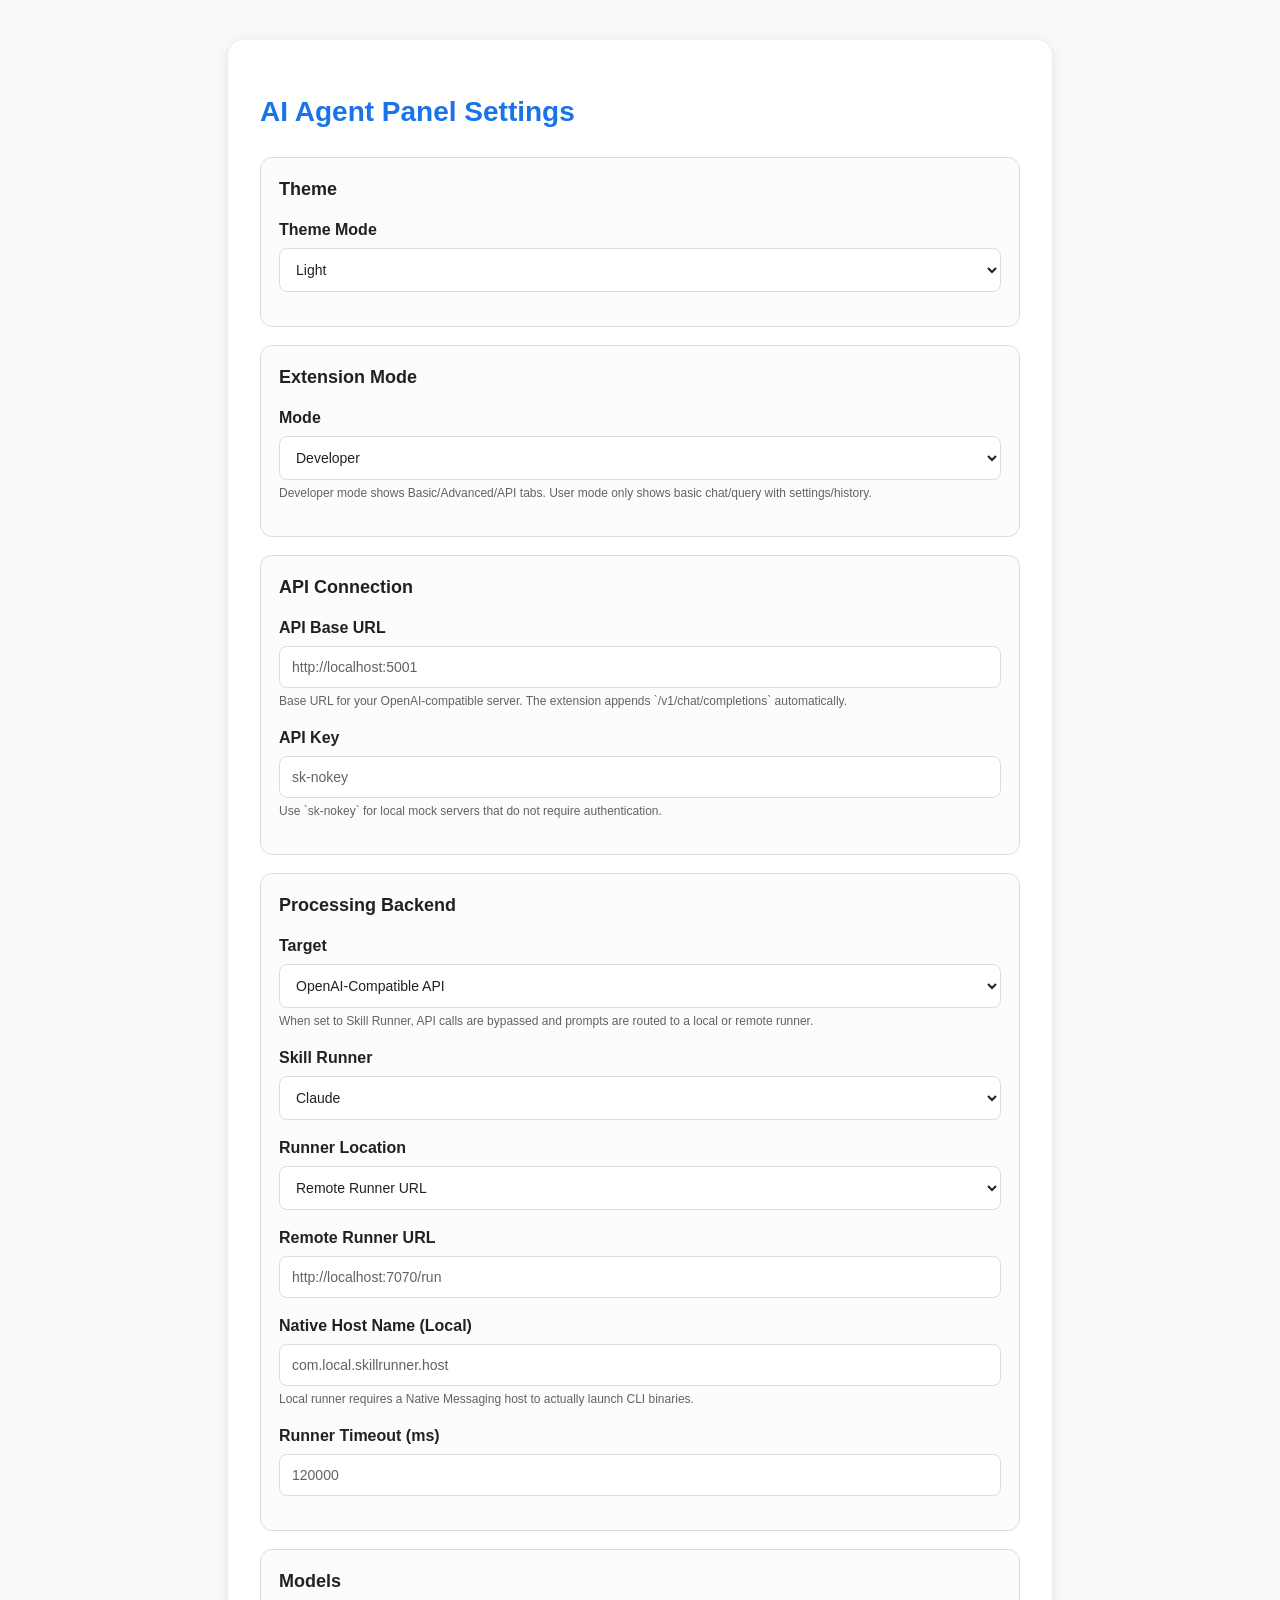
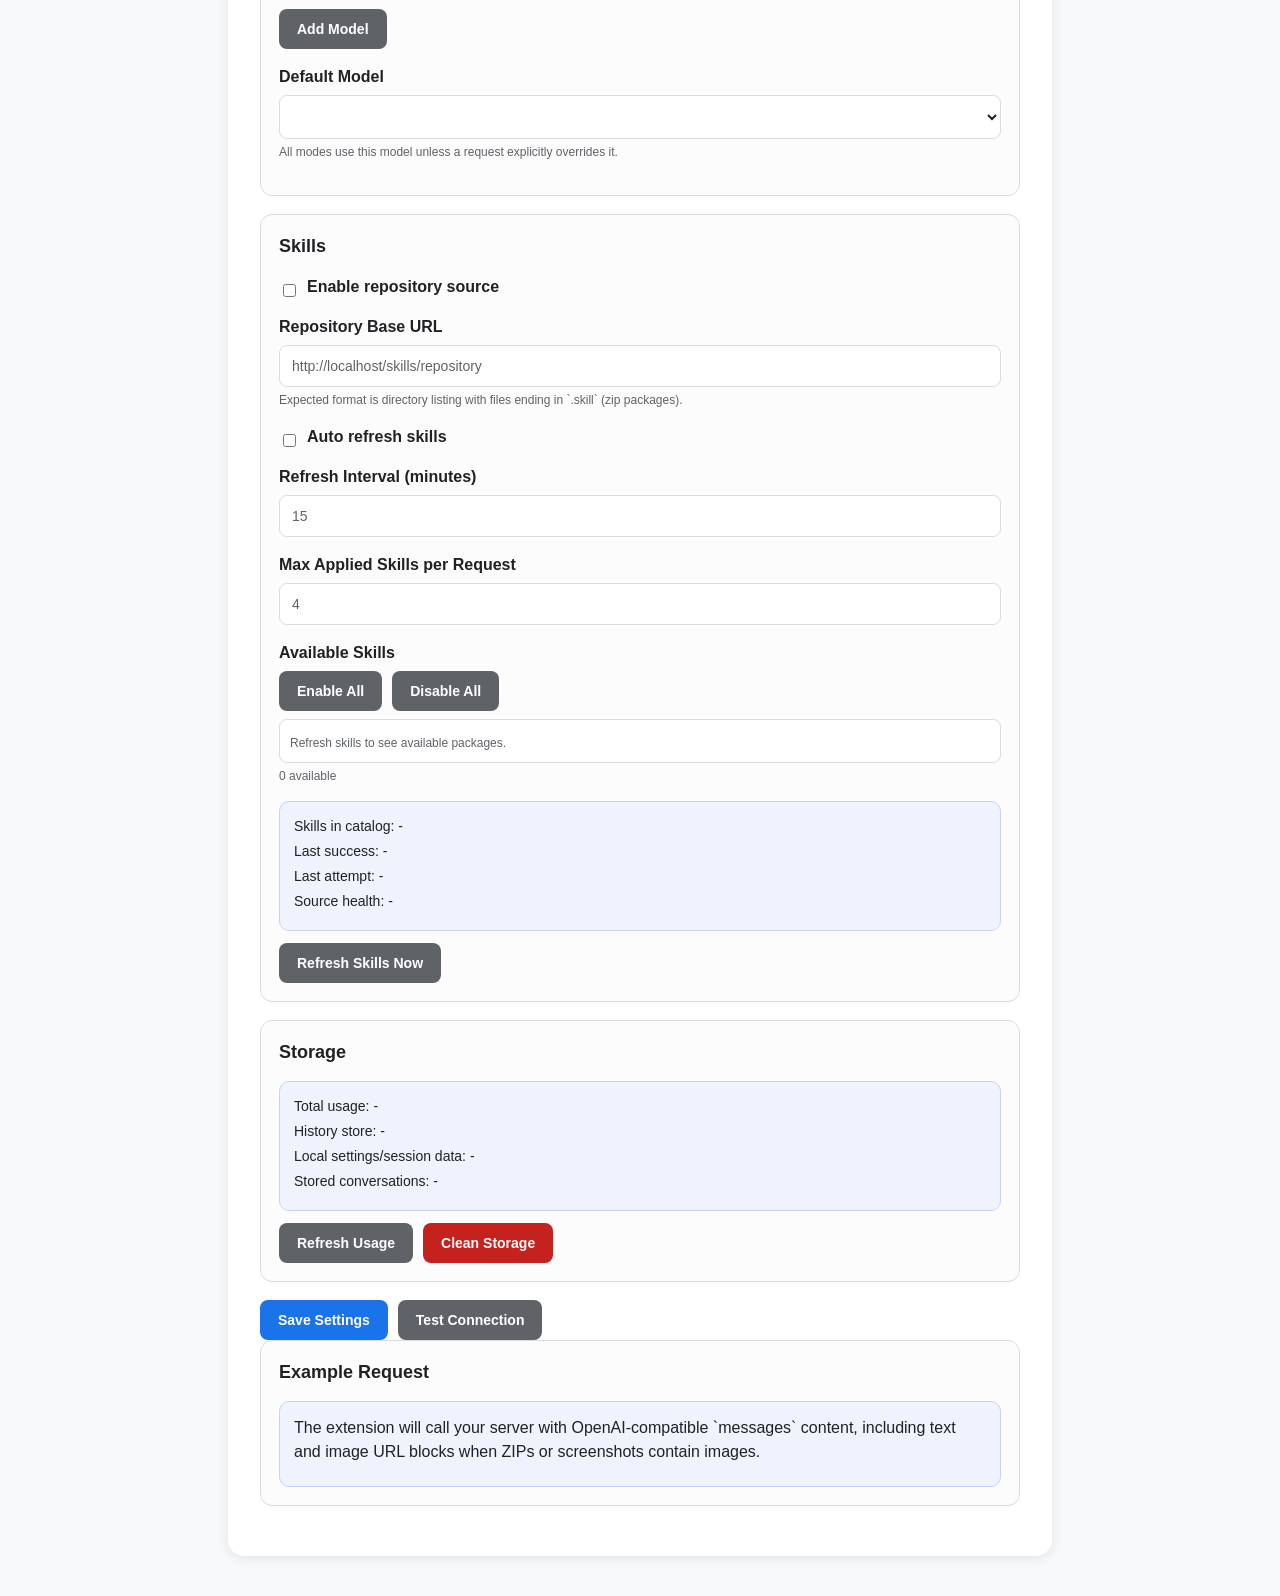
==== ai-sidepanel/settings.html @ 16638d88 "restoring theme funcitonality Dark/light theme issues fixed. skill folder structure issues fixed." ====
<!DOCTYPE html>
<html>
<head>
  <meta charset="utf-8">
  <title>AI Agent Panel Settings</title>
  <style>
    :root {
      --bg: #f8f9fa;
      --text: #202124;
      --card-bg: #ffffff;
      --section-bg: #fcfcfd;
      --border: #dadce0;
      --input-bg: #ffffff;
      --muted: #5f6368;
      --info-bg: #eef3fd;
      --info-border: #c7d2fe;
      --disabled-bg: #dadce0;
      --disabled-text: #5f6368;
    }

    [data-theme="dark"] {
      --bg: #1f2229;
      --text: #e8eaed;
      --card-bg: #2a2d35;
      --section-bg: #333641;
      --border: #4a4f5e;
      --input-bg: #262a33;
      --muted: #b0b6c1;
      --info-bg: #2b3242;
      --info-border: #4b5a78;
      --disabled-bg: #495062;
      --disabled-text: #d2d7e0;
    }

    body {
      font-family: -apple-system, BlinkMacSystemFont, 'Segoe UI', Roboto, sans-serif;
      margin: 40px;
      background-color: var(--bg);
      line-height: 1.5;
      color: var(--text);
    }

    .container {
      max-width: 760px;
      margin: 0 auto;
      background: var(--card-bg);
      padding: 32px;
      border-radius: 16px;
      box-shadow: 0 2px 12px rgba(60, 64, 67, 0.12);
    }

    h1 {
      color: #1a73e8;
      font-size: 28px;
      margin-bottom: 24px;
      font-weight: 600;
    }

    .section {
      border: 1px solid var(--border);
      border-radius: 12px;
      padding: 18px;
      margin-bottom: 18px;
      background: var(--section-bg);
    }

    .section h2 {
      margin-top: 0;
      font-size: 18px;
      color: var(--text);
    }

    .form-group {
      margin-bottom: 16px;
    }

    label {
      display: block;
      font-weight: 600;
      margin-bottom: 6px;
      color: var(--text);
    }

    input[type="text"],
    input[type="url"],
    select {
      width: 100%;
      padding: 12px;
      border: 1px solid var(--border);
      border-radius: 8px;
      font-size: 14px;
      box-sizing: border-box;
      background: var(--input-bg);
      color: var(--text);
    }

    .help-text {
      font-size: 12px;
      color: var(--muted);
      margin-top: 4px;
    }

    .actions,
    .model-actions {
      display: flex;
      gap: 10px;
      flex-wrap: wrap;
      align-items: center;
    }

    button {
      background-color: #1a73e8;
      color: white;
      border: none;
      padding: 12px 18px;
      border-radius: 8px;
      cursor: pointer;
      font-weight: 600;
      font-size: 14px;
    }

    button:hover {
      background-color: #1557b0;
    }

    button.secondary {
      background-color: #5f6368;
    }

    button.secondary:hover {
      background-color: #3c4043;
    }

    button.danger {
      background-color: #c5221f;
    }

    button.danger:hover {
      background-color: #a50e0e;
    }

    button:disabled {
      background-color: var(--disabled-bg);
      color: var(--disabled-text);
      cursor: not-allowed;
    }

    .status {
      margin-top: 16px;
      padding: 12px;
      border-radius: 8px;
      font-size: 14px;
      display: none;
    }

    .status.success {
      background-color: #e6f4ea;
      color: #137333;
      border: 1px solid #a8dab5;
    }

    .status.error {
      background-color: #fce8e6;
      color: #c5221f;
      border: 1px solid #f6aea9;
    }

    .status.loading {
      background-color: #e8f0fe;
      color: #174ea6;
      border: 1px solid #c7d2fe;
    }

    .model-row {
      display: grid;
      grid-template-columns: 1fr 1fr auto;
      gap: 12px;
      align-items: end;
      margin-bottom: 12px;
    }

    .storage-box,
    .example-box {
      background: var(--info-bg);
      border-radius: 10px;
      padding: 14px;
      border: 1px solid var(--info-border);
    }

    .storage-metric {
      font-size: 14px;
      margin-bottom: 4px;
      color: var(--text);
    }

    .example-code {
      font-family: 'Courier New', monospace;
      font-size: 12px;
      white-space: pre-wrap;
      margin-top: 8px;
    }

    .inline-check {
      display: flex;
      align-items: center;
      gap: 8px;
      margin-bottom: 10px;
    }

    .inline-check input {
      width: auto;
    }

    .skills-toggle-box {
      border: 1px solid var(--border);
      border-radius: 8px;
      padding: 10px;
      background: var(--input-bg);
      max-height: 220px;
      overflow: auto;
    }

    .skills-toggle-item {
      display: flex;
      align-items: center;
      gap: 8px;
      margin-bottom: 8px;
      font-size: 13px;
    }

    .skills-toggle-item:last-child {
      margin-bottom: 0;
    }

    input::placeholder {
      color: var(--muted);
      opacity: 1;
    }

    select,
    option {
      color: var(--text);
      background-color: var(--input-bg);
    }
  </style>
</head>
<body>
  <div class="container">
    <h1>AI Agent Panel Settings</h1>

    <form id="settingsForm">
      <div class="section">
        <h2>Theme</h2>
        <div class="form-group">
          <label for="themeMode">Theme Mode</label>
          <select id="themeMode">
            <option value="light">Light</option>
            <option value="dark">Dark</option>
          </select>
        </div>
      </div>

      <div class="section">
        <h2>Extension Mode</h2>
        <div class="form-group">
          <label for="extensionMode">Mode</label>
          <select id="extensionMode">
            <option value="developer">Developer</option>
            <option value="user">User</option>
          </select>
          <div class="help-text">Developer mode shows Basic/Advanced/API tabs. User mode only shows basic chat/query with settings/history.</div>
        </div>
      </div>

      <div class="section">
        <h2>API Connection</h2>
        <div class="form-group">
          <label for="apiUrl">API Base URL</label>
          <input type="url" id="apiUrl" placeholder="http://localhost:5001">
          <div class="help-text">Base URL for your OpenAI-compatible server. The extension appends `/v1/chat/completions` automatically.</div>
        </div>

        <div class="form-group">
          <label for="apiKey">API Key</label>
          <input type="text" id="apiKey" placeholder="sk-nokey">
          <div class="help-text">Use `sk-nokey` for local mock servers that do not require authentication.</div>
        </div>
      </div>

      <div class="section">
        <h2>Processing Backend</h2>
        <div class="form-group">
          <label for="processingTarget">Target</label>
          <select id="processingTarget">
            <option value="api">OpenAI-Compatible API</option>
            <option value="skill-runner">Skill Runner</option>
          </select>
          <div class="help-text">When set to Skill Runner, API calls are bypassed and prompts are routed to a local or remote runner.</div>
        </div>

        <div class="form-group">
          <label for="runnerType">Skill Runner</label>
          <select id="runnerType">
            <option value="claude">Claude</option>
            <option value="copilot">Copilot CLI</option>
            <option value="cursor">Cursor</option>
          </select>
        </div>

        <div class="form-group">
          <label for="runnerMode">Runner Location</label>
          <select id="runnerMode">
            <option value="remote">Remote Runner URL</option>
            <option value="local">Local Runner (Native Host)</option>
          </select>
        </div>

        <div class="form-group">
          <label for="runnerRemoteUrl">Remote Runner URL</label>
          <input type="url" id="runnerRemoteUrl" placeholder="http://localhost:7070/run">
        </div>

        <div class="form-group">
          <label for="runnerNativeHostName">Native Host Name (Local)</label>
          <input type="text" id="runnerNativeHostName" placeholder="com.local.skillrunner.host">
          <div class="help-text">Local runner requires a Native Messaging host to actually launch CLI binaries.</div>
        </div>

        <div class="form-group">
          <label for="runnerTimeoutMs">Runner Timeout (ms)</label>
          <input type="text" id="runnerTimeoutMs" placeholder="120000">
        </div>
      </div>

      <div class="section">
        <h2>Models</h2>
        <div id="modelsContainer"></div>
        <div class="model-actions">
          <button type="button" id="addModelBtn" class="secondary">Add Model</button>
        </div>
        <div class="form-group" style="margin-top: 16px;">
          <label for="defaultModelId">Default Model</label>
          <select id="defaultModelId"></select>
          <div class="help-text">All modes use this model unless a request explicitly overrides it.</div>
        </div>
      </div>

      <div class="section">
        <h2>Skills</h2>
        <div class="inline-check">
          <input type="checkbox" id="skillsRepositoryEnabled">
          <label for="skillsRepositoryEnabled">Enable repository source</label>
        </div>
        <div class="form-group">
          <label for="skillsRepositoryUrl">Repository Base URL</label>
          <input type="url" id="skillsRepositoryUrl" placeholder="http://localhost/skills/repository">
          <div class="help-text">Expected format is directory listing with files ending in `.skill` (zip packages).</div>
        </div>

        <div class="inline-check">
          <input type="checkbox" id="skillsAutoRefresh">
          <label for="skillsAutoRefresh">Auto refresh skills</label>
        </div>
        <div class="form-group">
          <label for="skillsRefreshInterval">Refresh Interval (minutes)</label>
          <input type="text" id="skillsRefreshInterval" placeholder="15">
        </div>

        <div class="form-group">
          <label for="skillsMaxApplied">Max Applied Skills per Request</label>
          <input type="text" id="skillsMaxApplied" placeholder="4">
        </div>

        <div class="form-group">
          <label>Available Skills</label>
          <div class="actions" style="margin-bottom: 8px;">
            <button type="button" id="enableAllSkillsBtn" class="secondary">Enable All</button>
            <button type="button" id="disableAllSkillsBtn" class="secondary">Disable All</button>
          </div>
          <div class="skills-toggle-box" id="skillsToggleList">
            <div class="help-text">Refresh skills to see available packages.</div>
          </div>
          <div class="help-text" id="skillsToggleSummary">0 available</div>
        </div>

        <div class="storage-box">
          <div class="storage-metric" id="skillsCount">Skills in catalog: -</div>
          <div class="storage-metric" id="skillsLastSuccess">Last success: -</div>
          <div class="storage-metric" id="skillsLastAttempt">Last attempt: -</div>
          <div class="storage-metric" id="skillsSourceHealth">Source health: -</div>
          <div class="help-text" id="skillsErrors"></div>
        </div>
        <div class="actions" style="margin-top: 12px;">
          <button type="button" id="refreshSkillsBtn" class="secondary">Refresh Skills Now</button>
        </div>
      </div>

      <div class="section">
        <h2>Storage</h2>
        <div class="storage-box">
          <div class="storage-metric" id="storageTotal">Total usage: -</div>
          <div class="storage-metric" id="storageHistory">History store: -</div>
          <div class="storage-metric" id="storageLocal">Local settings/session data: -</div>
          <div class="storage-metric" id="storageCount">Stored conversations: -</div>
          <div class="help-text" id="storageUpdatedAt"></div>
        </div>
        <div class="actions" style="margin-top: 12px;">
          <button type="button" id="refreshStorageBtn" class="secondary">Refresh Usage</button>
          <button type="button" id="clearStorageBtn" class="danger">Clean Storage</button>
        </div>
      </div>

      <div class="actions">
        <button type="submit" id="saveBtn">Save Settings</button>
        <button type="button" id="testBtn" class="secondary">Test Connection</button>
      </div>
    </form>

    <div id="status" class="status"></div>

    <div class="section">
      <h2>Example Request</h2>
      <div class="example-box">
        <div>The extension will call your server with OpenAI-compatible `messages` content, including text and image URL blocks when ZIPs or screenshots contain images.</div>
        <div class="example-code" id="exampleCall"></div>
      </div>
    </div>
  </div>

  <script src="storage-utils.js"></script>
  <script src="history-store.js"></script>
  <script src="settings.js"></script>
</body>
</html>
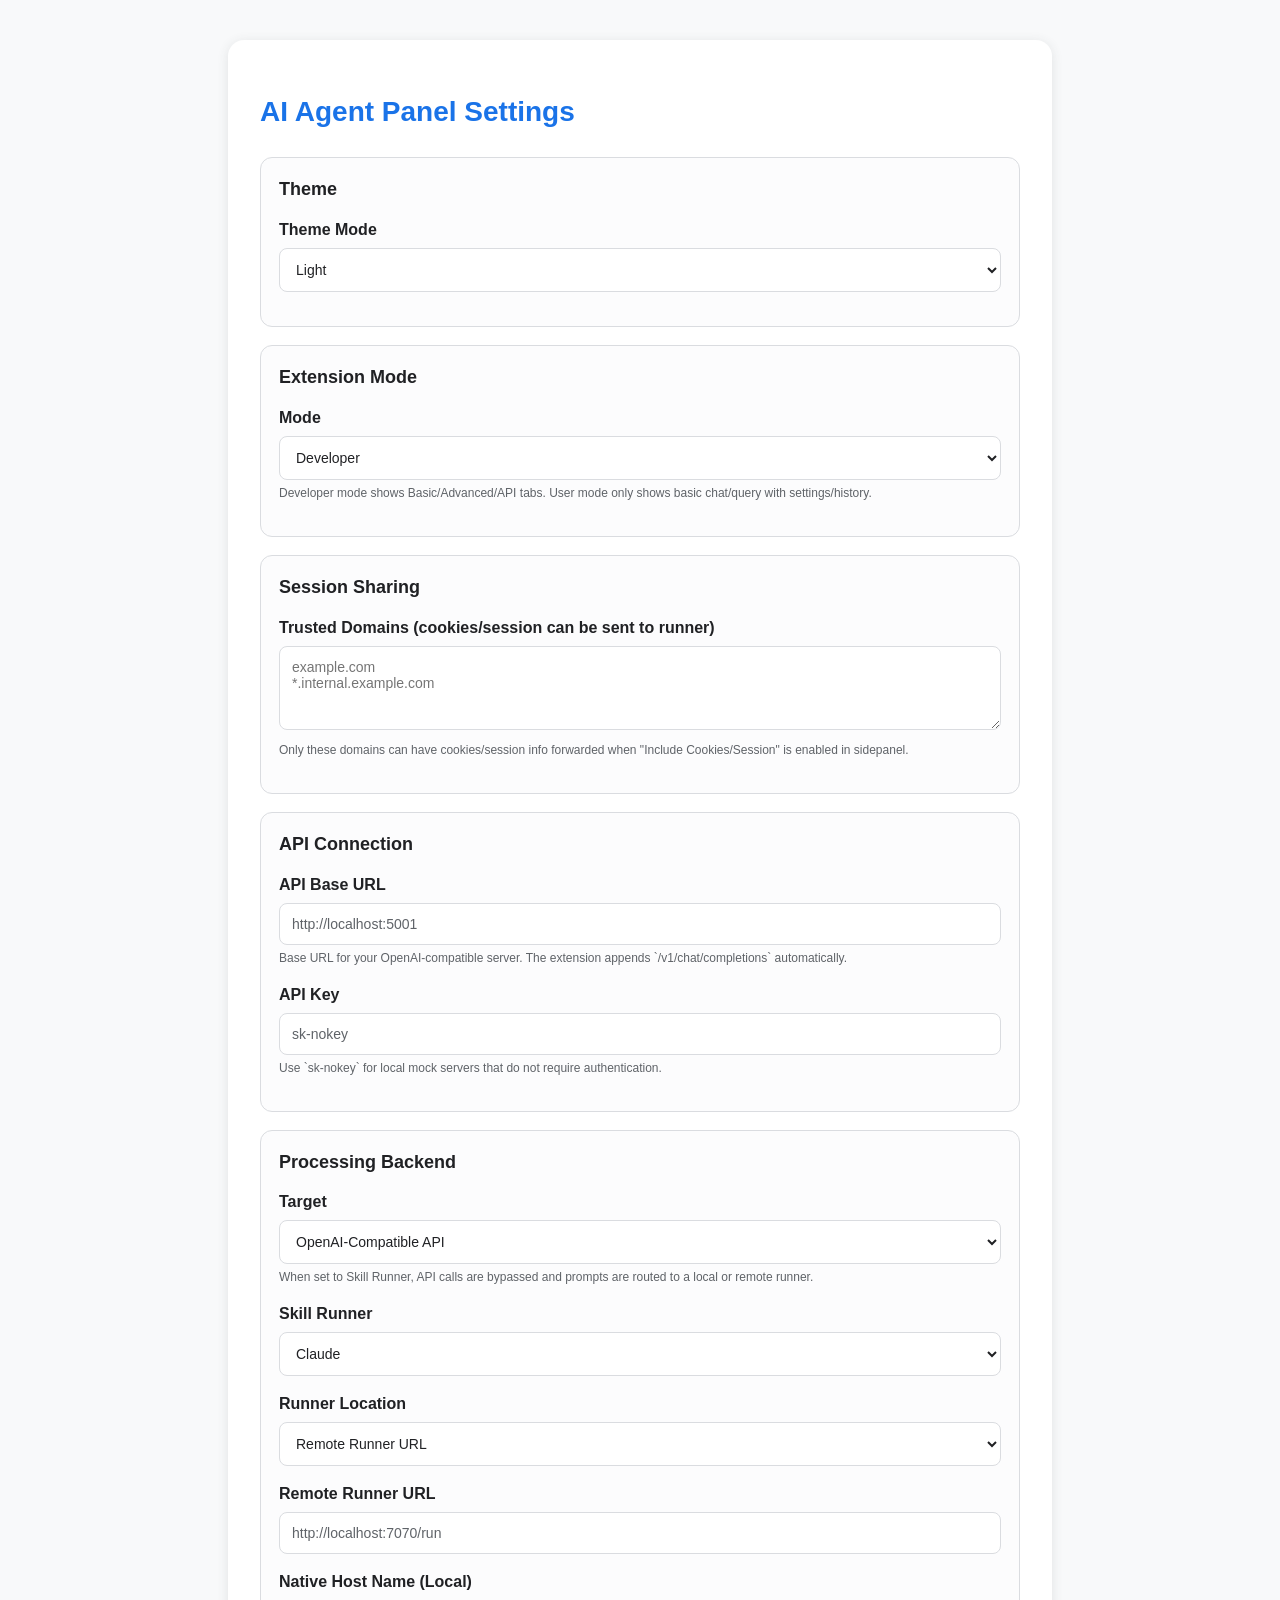
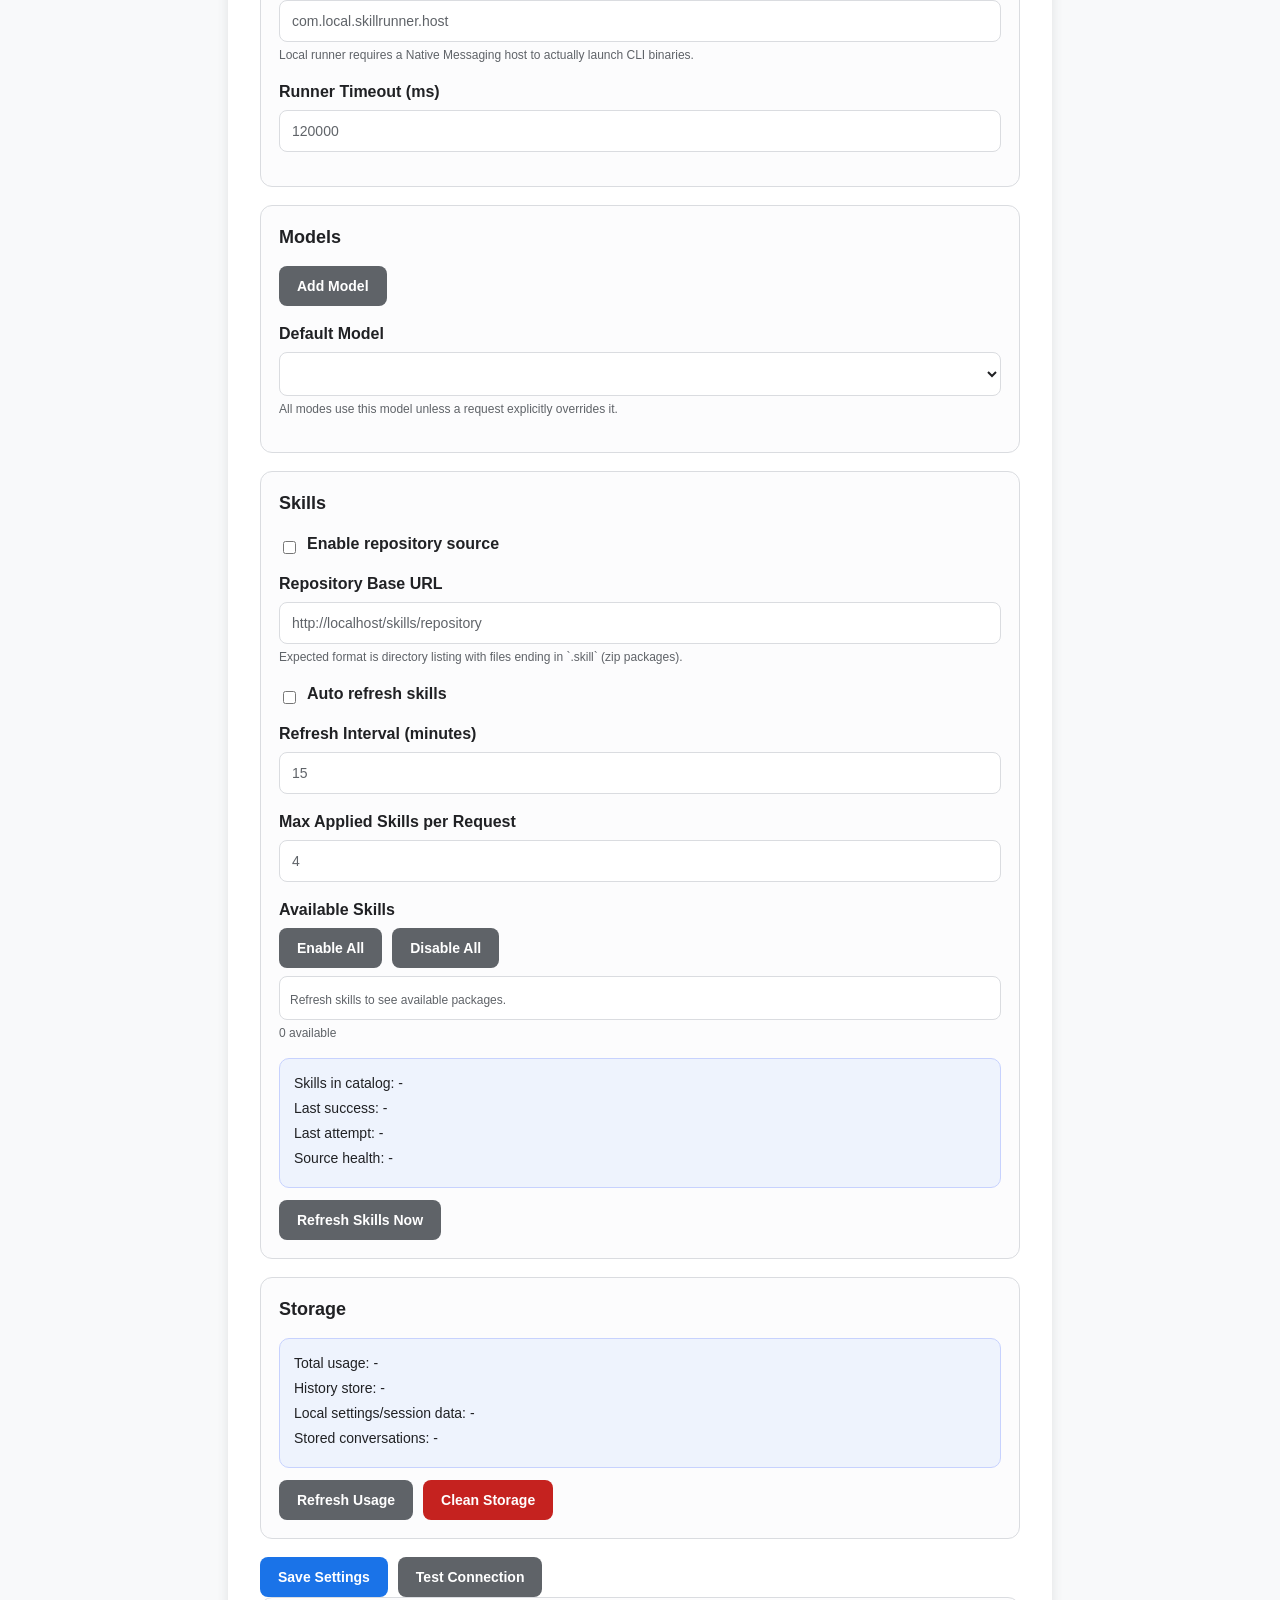
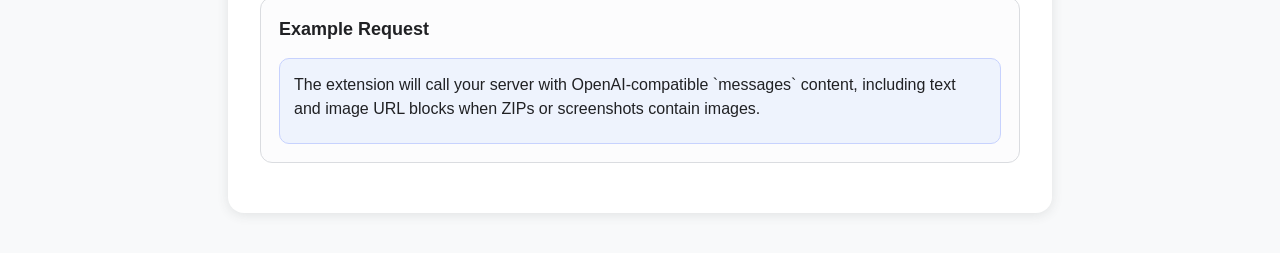
==== commit db49ff06: "Cookies inclusion option added feature to share cookies for agent execution with logged in sessions." ====
--- a/ai-sidepanel/settings.html
+++ b/ai-sidepanel/settings.html
@@ -83,6 +83,7 @@
 
     input[type="text"],
     input[type="url"],
+    textarea,
     select {
       width: 100%;
       padding: 12px;
@@ -237,6 +238,12 @@
       opacity: 1;
     }
 
+    textarea {
+      min-height: 84px;
+      resize: vertical;
+      font-family: inherit;
+    }
+
     select,
     option {
       color: var(--text);
@@ -269,6 +276,15 @@
             <option value="user">User</option>
           </select>
           <div class="help-text">Developer mode shows Basic/Advanced/API tabs. User mode only shows basic chat/query with settings/history.</div>
+        </div>
+      </div>
+
+      <div class="section">
+        <h2>Session Sharing</h2>
+        <div class="form-group">
+          <label for="trustedSessionDomains">Trusted Domains (cookies/session can be sent to runner)</label>
+          <textarea id="trustedSessionDomains" placeholder="example.com&#10;*.internal.example.com"></textarea>
+          <div class="help-text">Only these domains can have cookies/session info forwarded when "Include Cookies/Session" is enabled in sidepanel.</div>
         </div>
       </div>
 
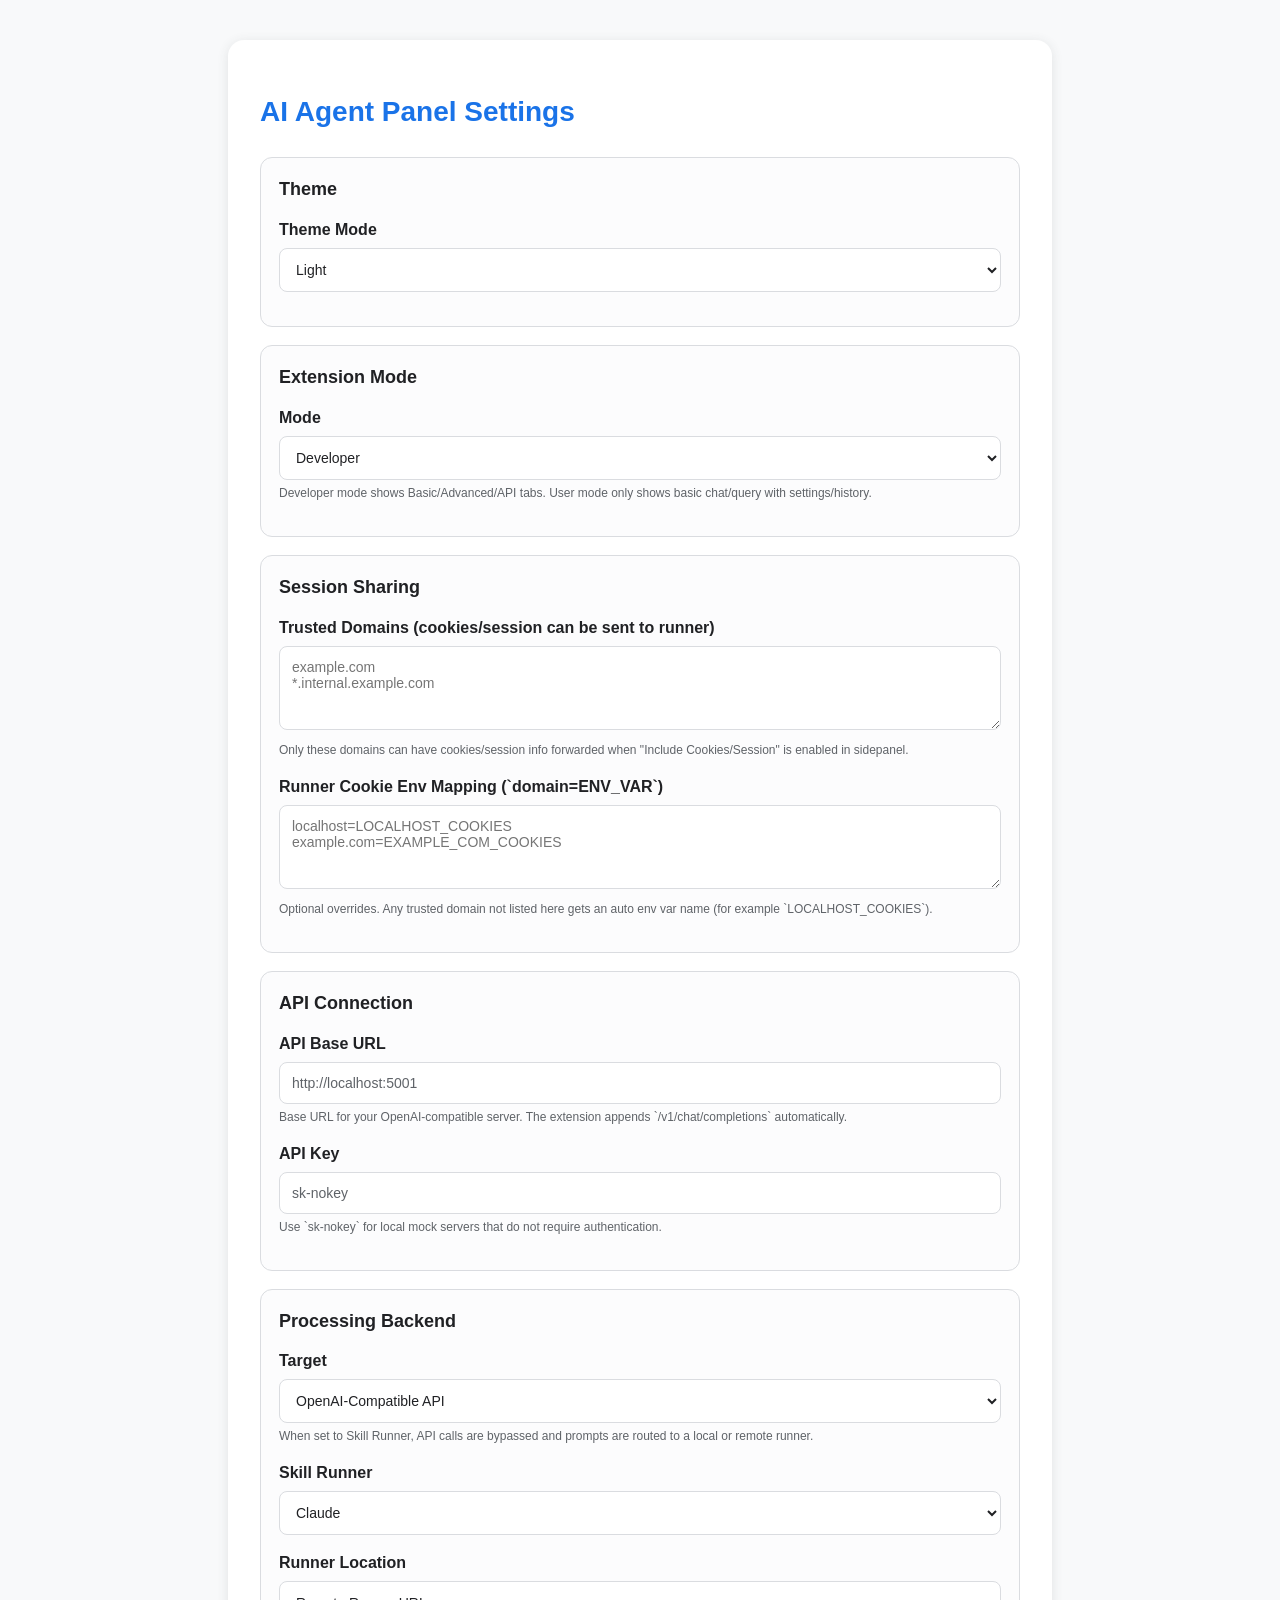
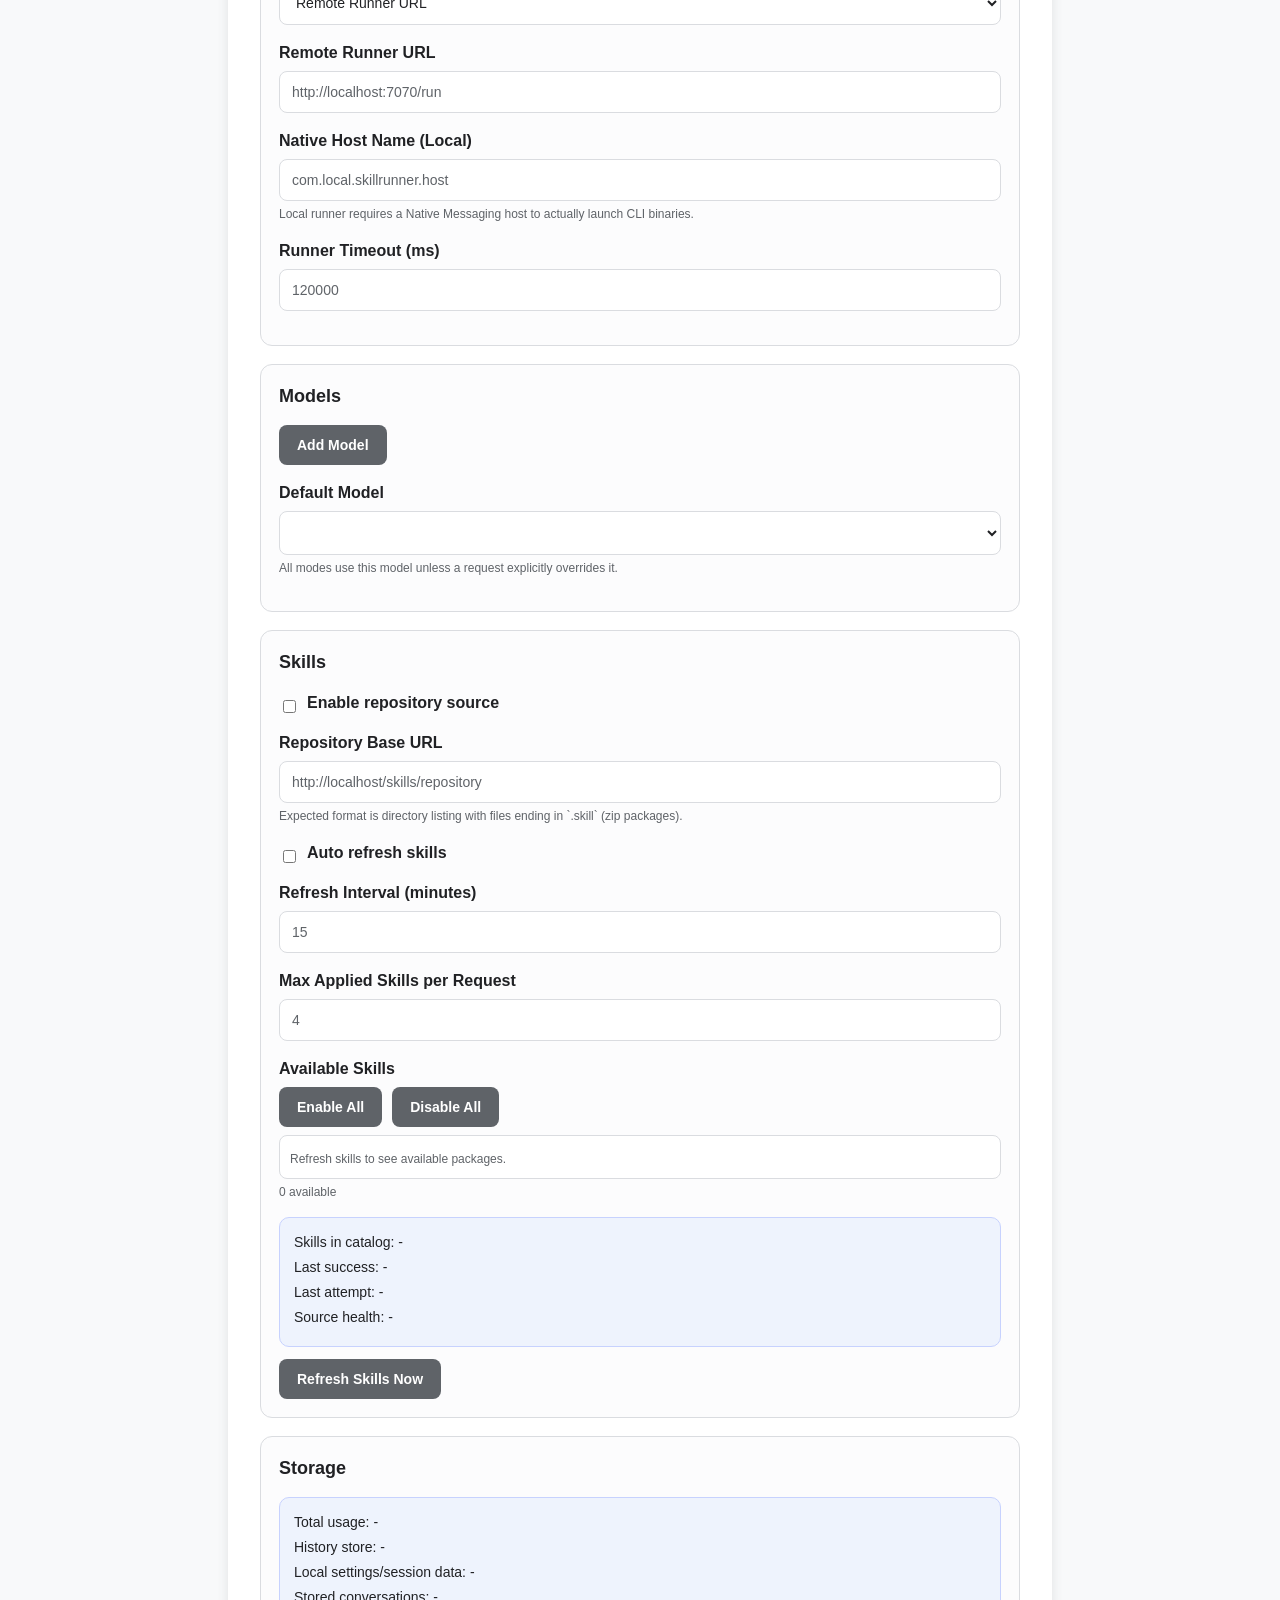
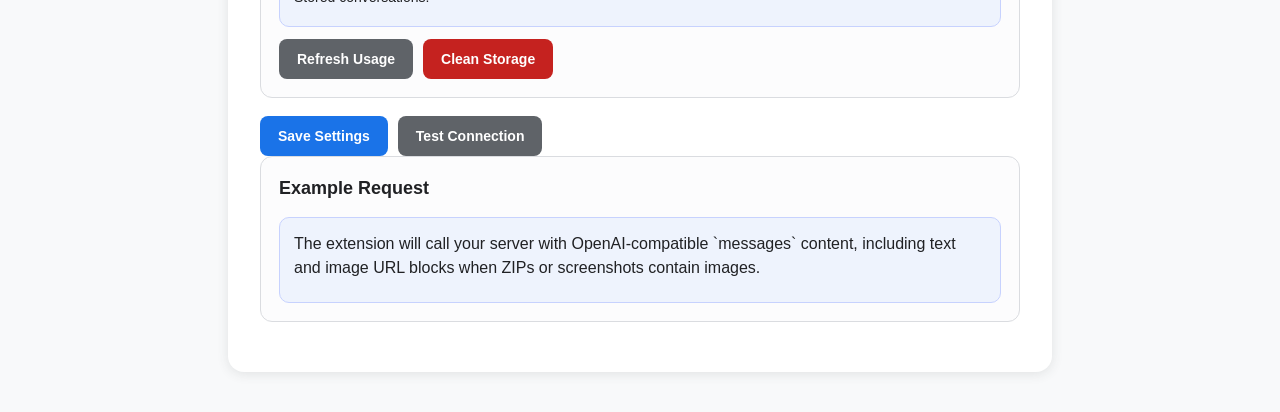
==== commit db170f46: "Task queue added Timer and task queue." ====
--- a/ai-sidepanel/settings.html
+++ b/ai-sidepanel/settings.html
@@ -286,6 +286,11 @@
           <textarea id="trustedSessionDomains" placeholder="example.com&#10;*.internal.example.com"></textarea>
           <div class="help-text">Only these domains can have cookies/session info forwarded when "Include Cookies/Session" is enabled in sidepanel.</div>
         </div>
+        <div class="form-group">
+          <label for="runnerCookieEnvMap">Runner Cookie Env Mapping (`domain=ENV_VAR`)</label>
+          <textarea id="runnerCookieEnvMap" placeholder="localhost=LOCALHOST_COOKIES&#10;example.com=EXAMPLE_COM_COOKIES"></textarea>
+          <div class="help-text">Optional overrides. Any trusted domain not listed here gets an auto env var name (for example `LOCALHOST_COOKIES`).</div>
+        </div>
       </div>
 
       <div class="section">
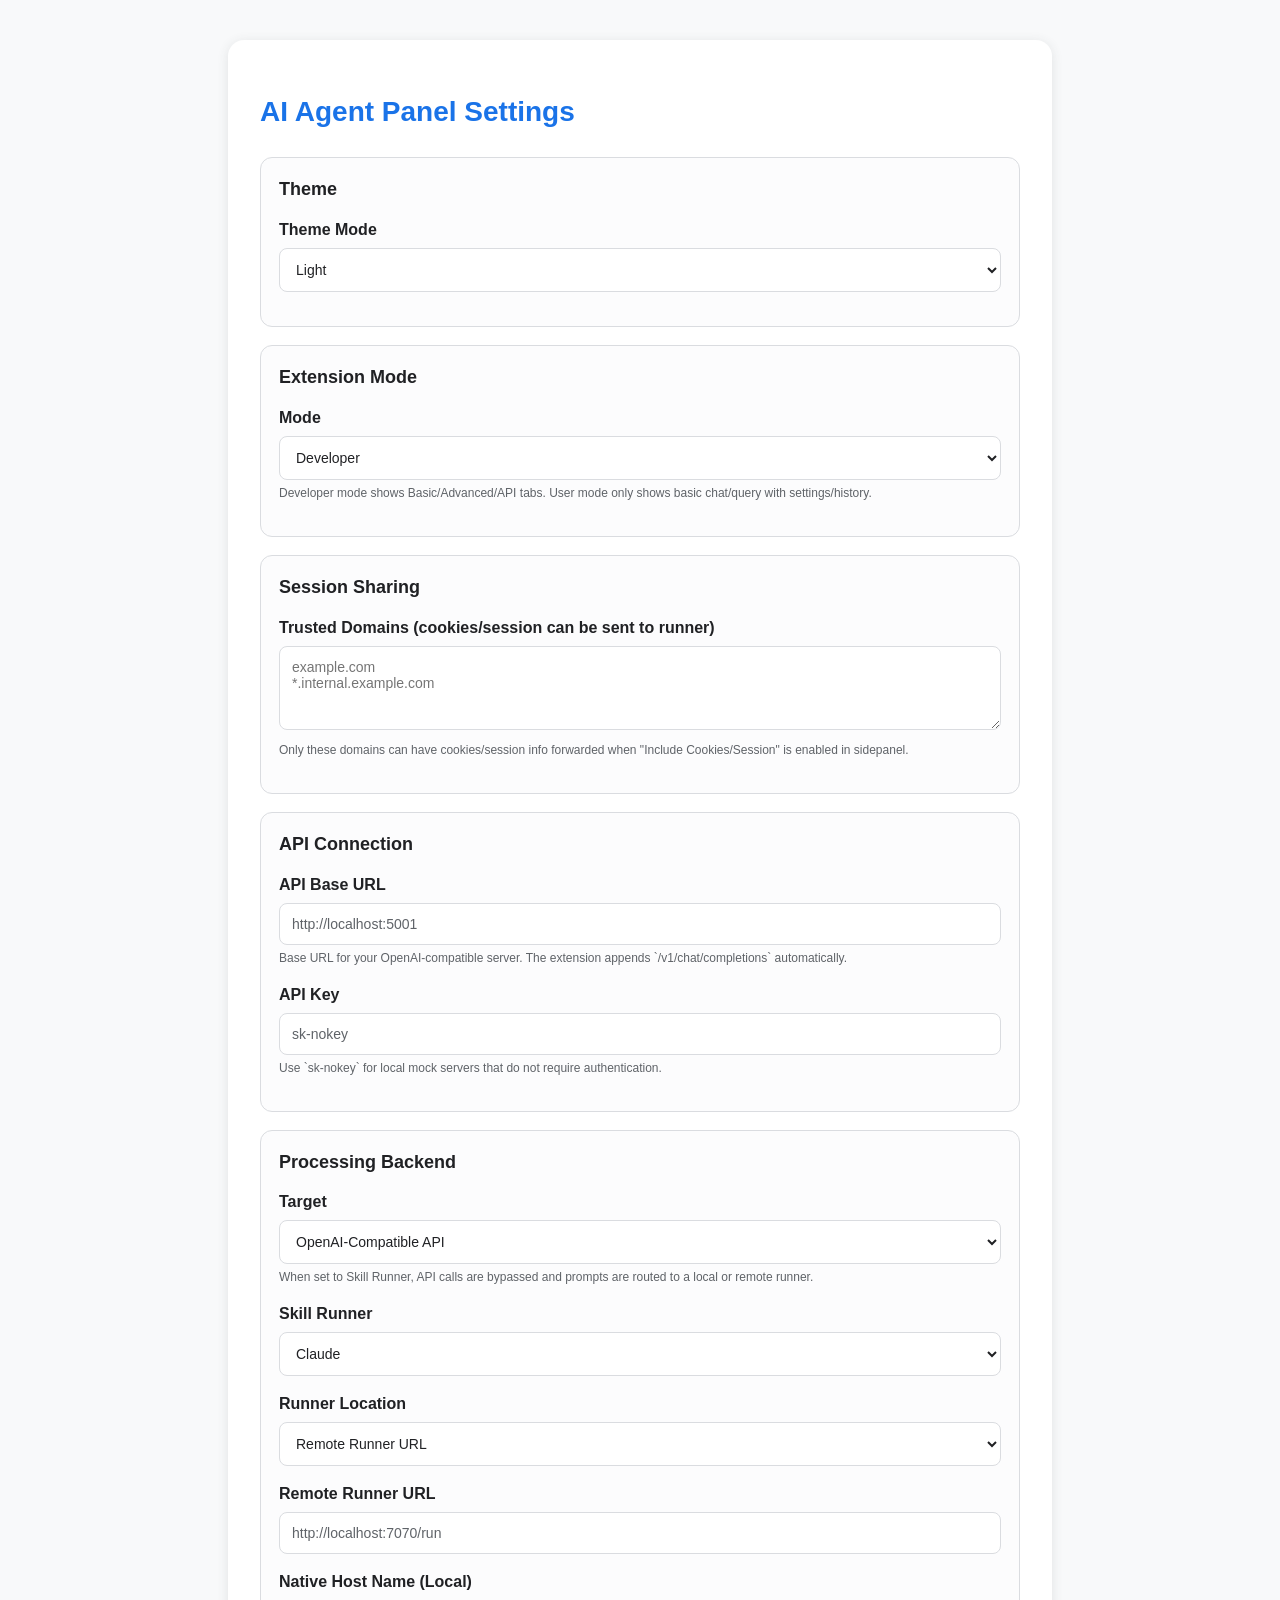
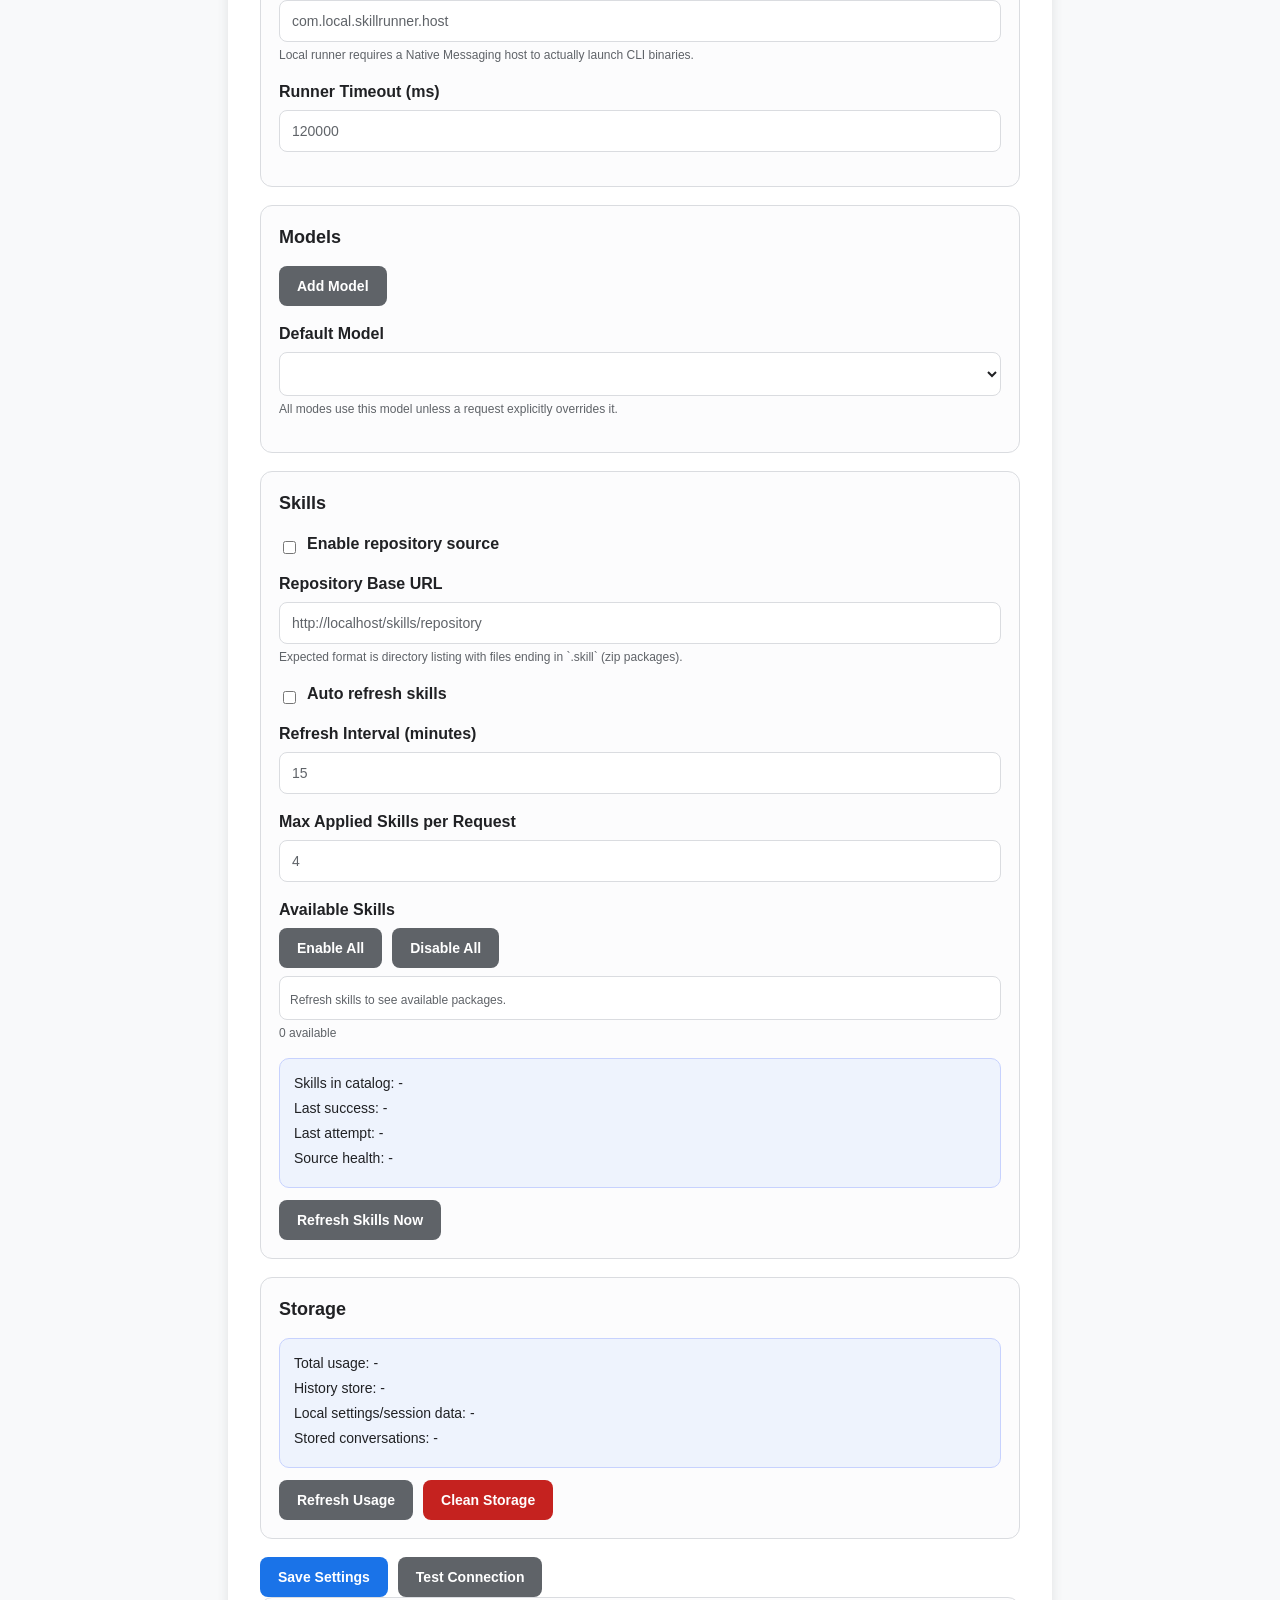
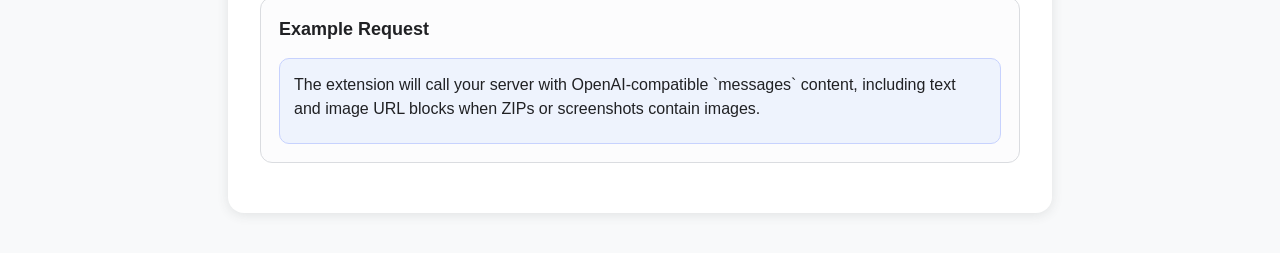
==== commit b5f917b3: "Cookies from sidepanel added. Skill launcher support with passing current session." ====
--- a/ai-sidepanel/settings.html
+++ b/ai-sidepanel/settings.html
@@ -286,11 +286,6 @@
           <textarea id="trustedSessionDomains" placeholder="example.com&#10;*.internal.example.com"></textarea>
           <div class="help-text">Only these domains can have cookies/session info forwarded when "Include Cookies/Session" is enabled in sidepanel.</div>
         </div>
-        <div class="form-group">
-          <label for="runnerCookieEnvMap">Runner Cookie Env Mapping (`domain=ENV_VAR`)</label>
-          <textarea id="runnerCookieEnvMap" placeholder="localhost=LOCALHOST_COOKIES&#10;example.com=EXAMPLE_COM_COOKIES"></textarea>
-          <div class="help-text">Optional overrides. Any trusted domain not listed here gets an auto env var name (for example `LOCALHOST_COOKIES`).</div>
-        </div>
       </div>
 
       <div class="section">
@@ -325,6 +320,7 @@
             <option value="claude">Claude</option>
             <option value="copilot">Copilot CLI</option>
             <option value="cursor">Cursor</option>
+            <option value="cline">Cline</option>
           </select>
         </div>
 
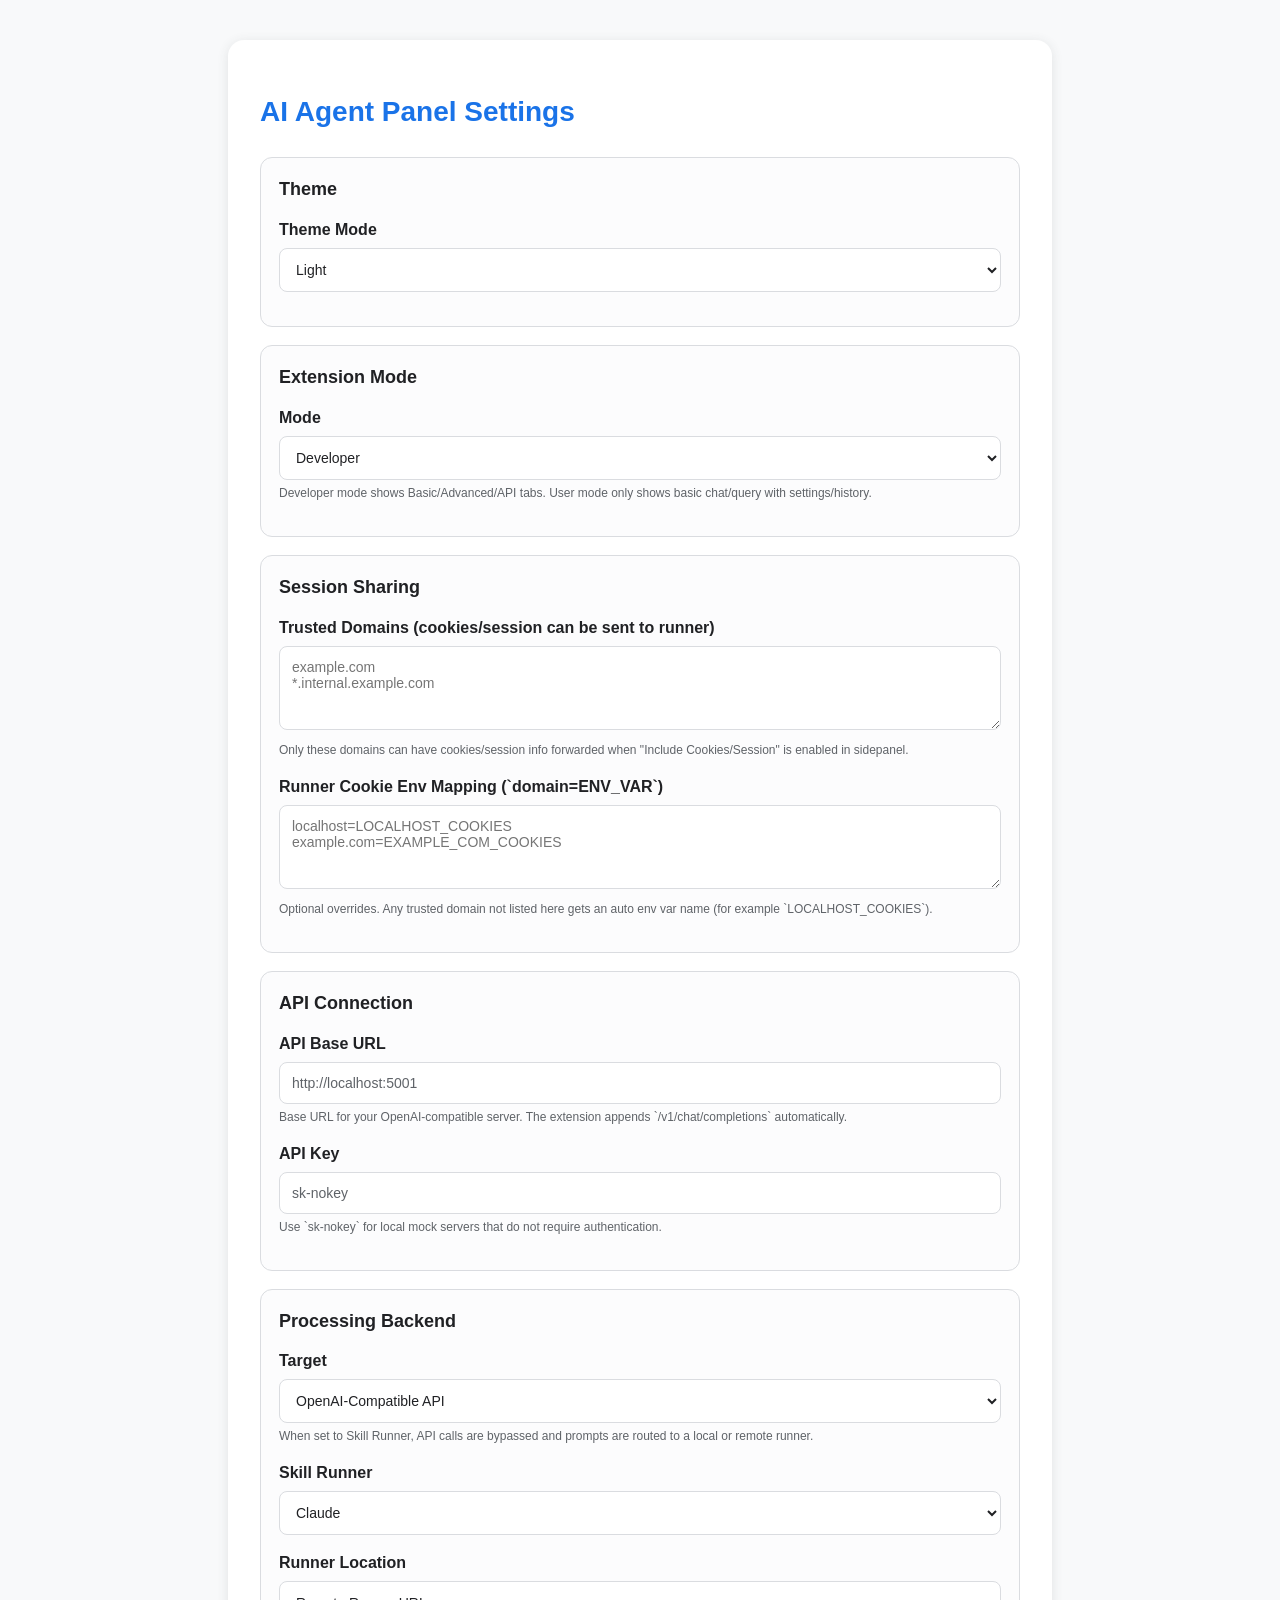
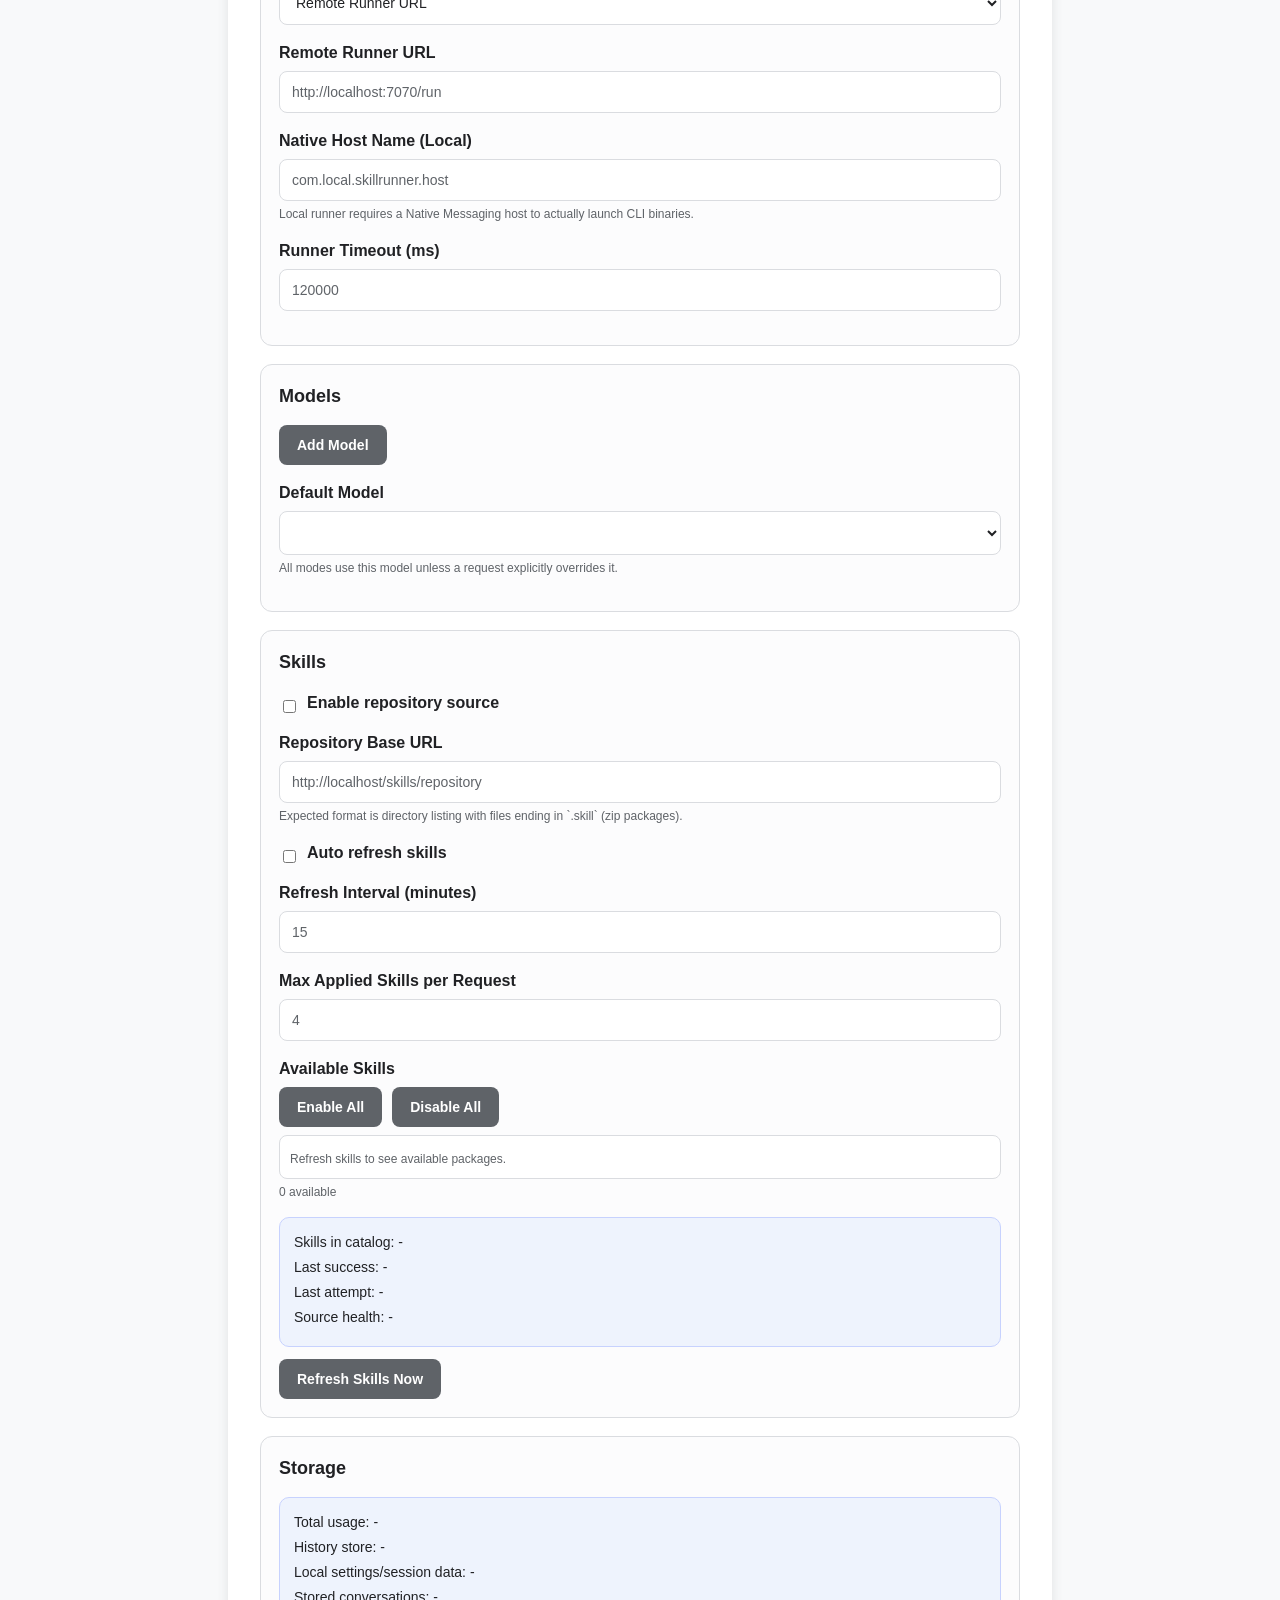
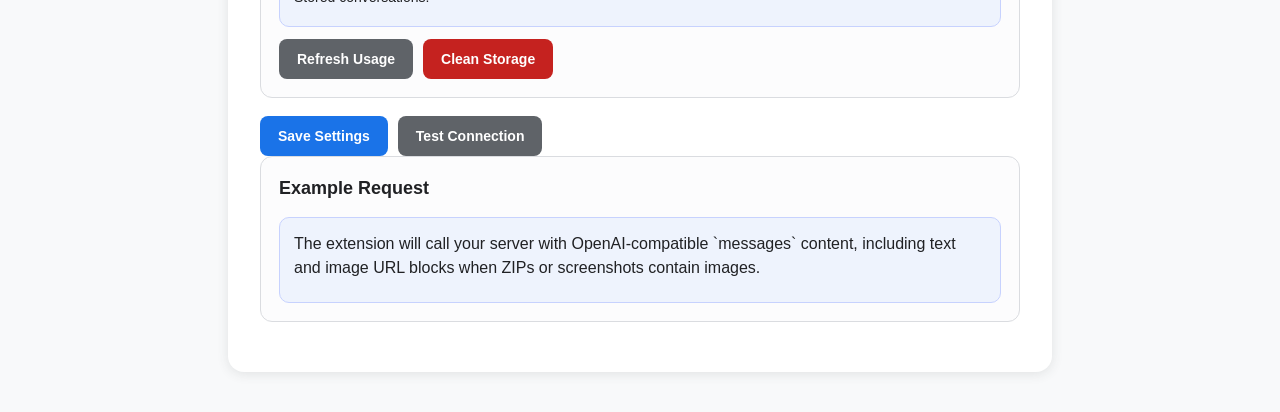
==== commit 8f022633: "trusted domains cookies Cookie for trusted domains." ====
--- a/ai-sidepanel/settings.html
+++ b/ai-sidepanel/settings.html
@@ -286,6 +286,11 @@
           <textarea id="trustedSessionDomains" placeholder="example.com&#10;*.internal.example.com"></textarea>
           <div class="help-text">Only these domains can have cookies/session info forwarded when "Include Cookies/Session" is enabled in sidepanel.</div>
         </div>
+        <div class="form-group">
+          <label for="runnerCookieEnvMap">Runner Cookie Env Mapping (`domain=ENV_VAR`)</label>
+          <textarea id="runnerCookieEnvMap" placeholder="localhost=LOCALHOST_COOKIES&#10;example.com=EXAMPLE_COM_COOKIES"></textarea>
+          <div class="help-text">Optional overrides. Any trusted domain not listed here gets an auto env var name (for example `LOCALHOST_COOKIES`).</div>
+        </div>
       </div>
 
       <div class="section">
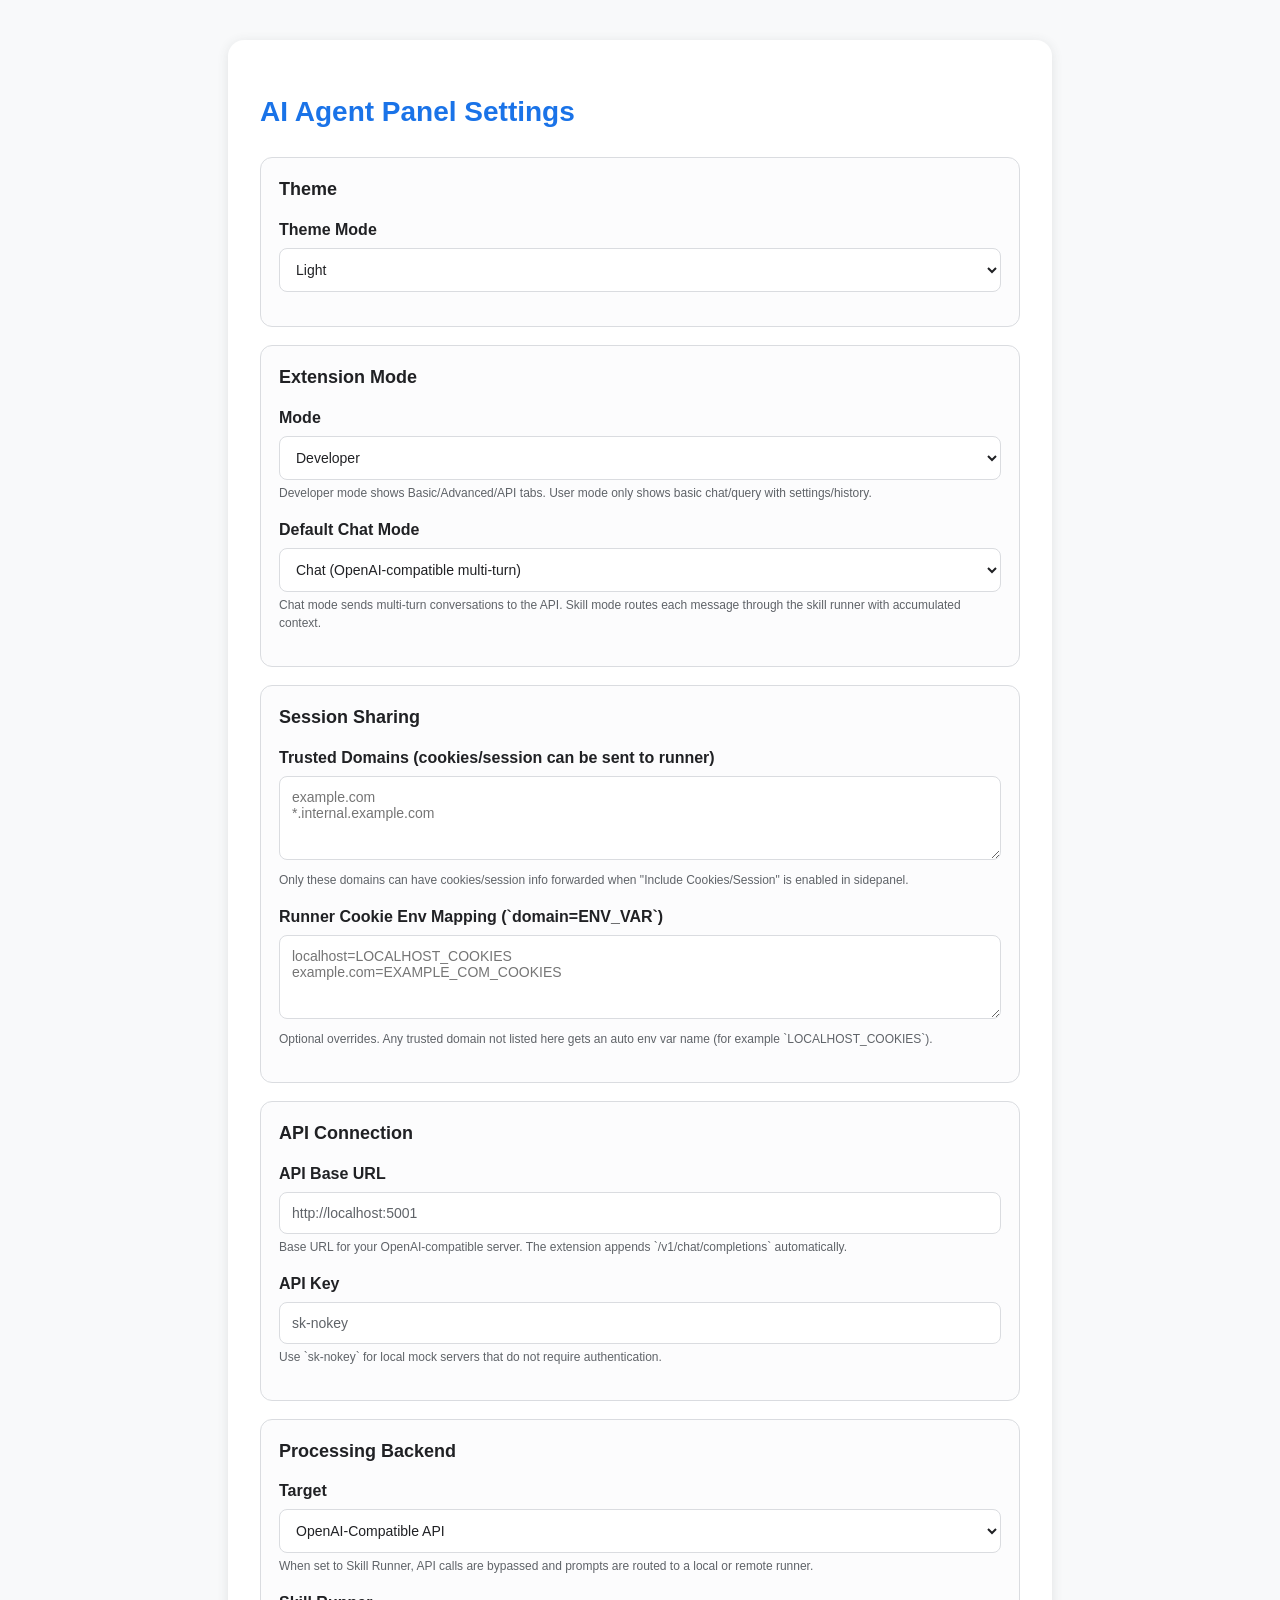
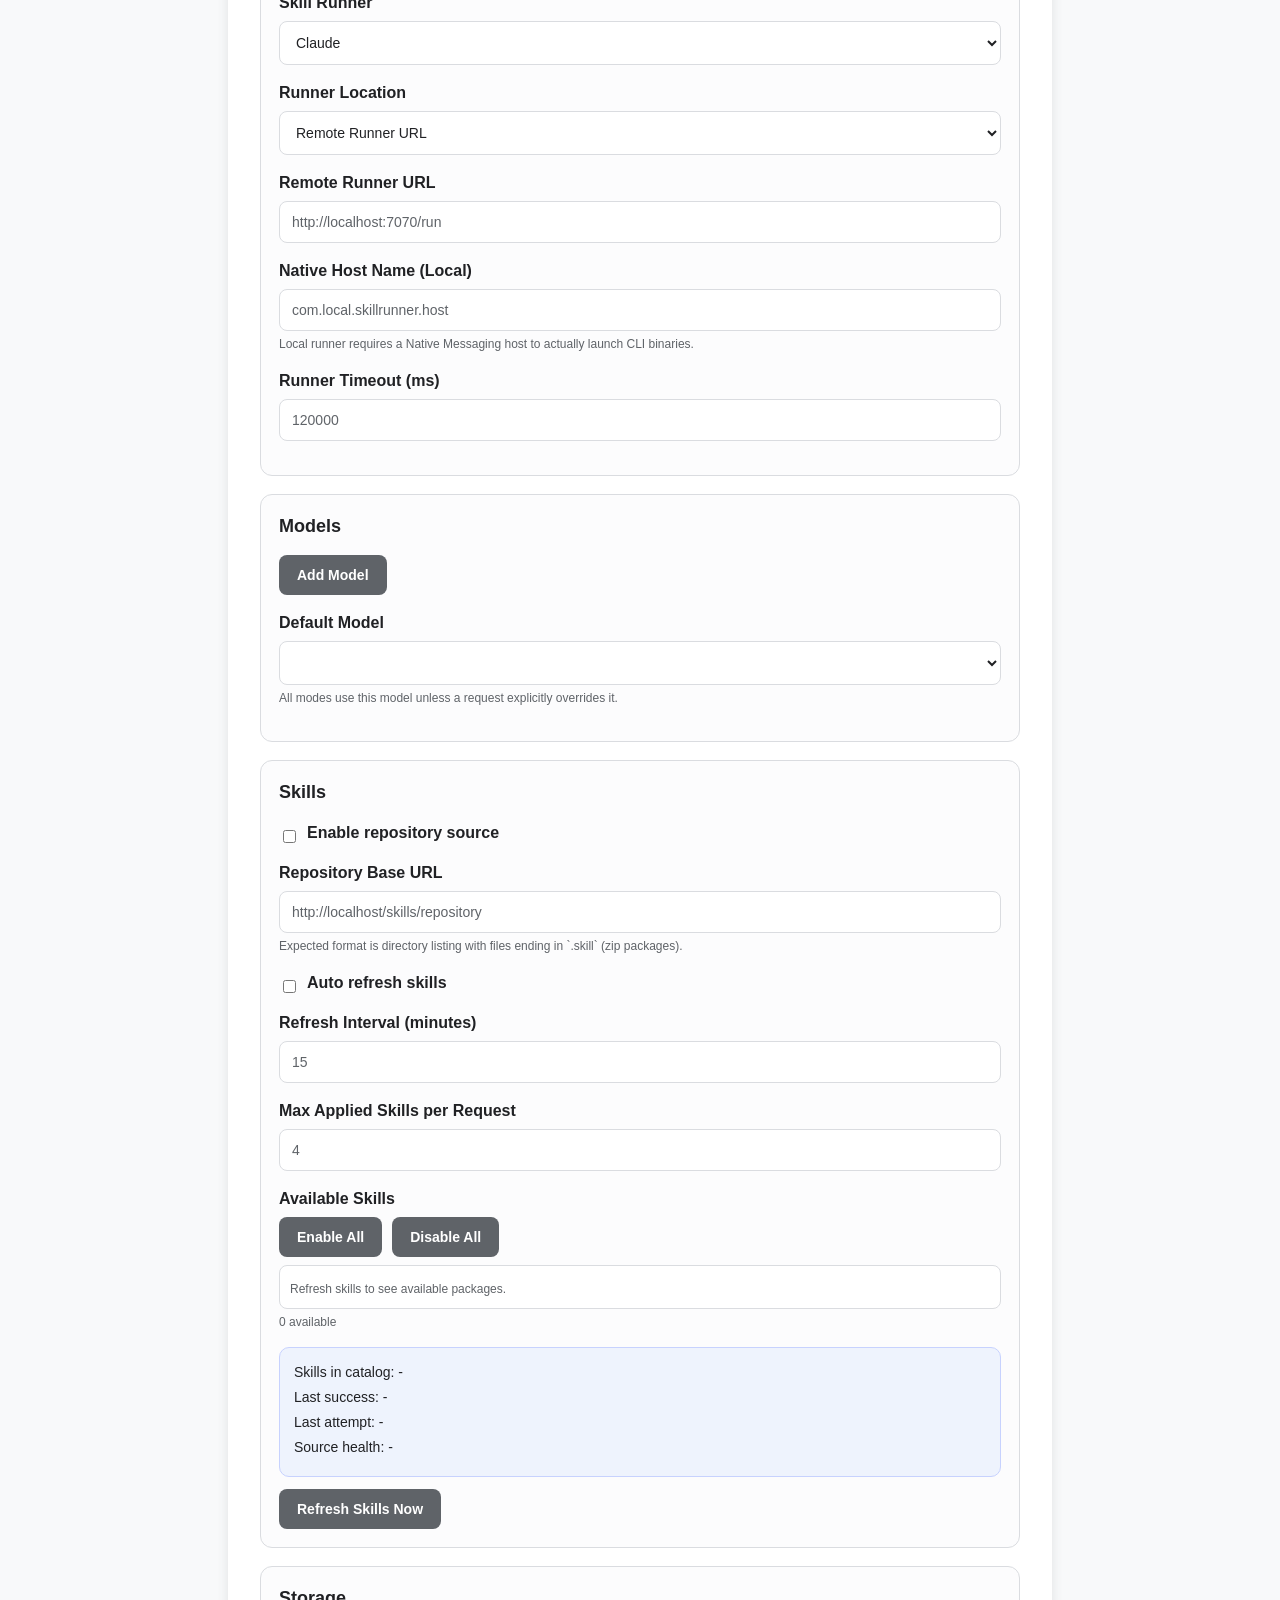
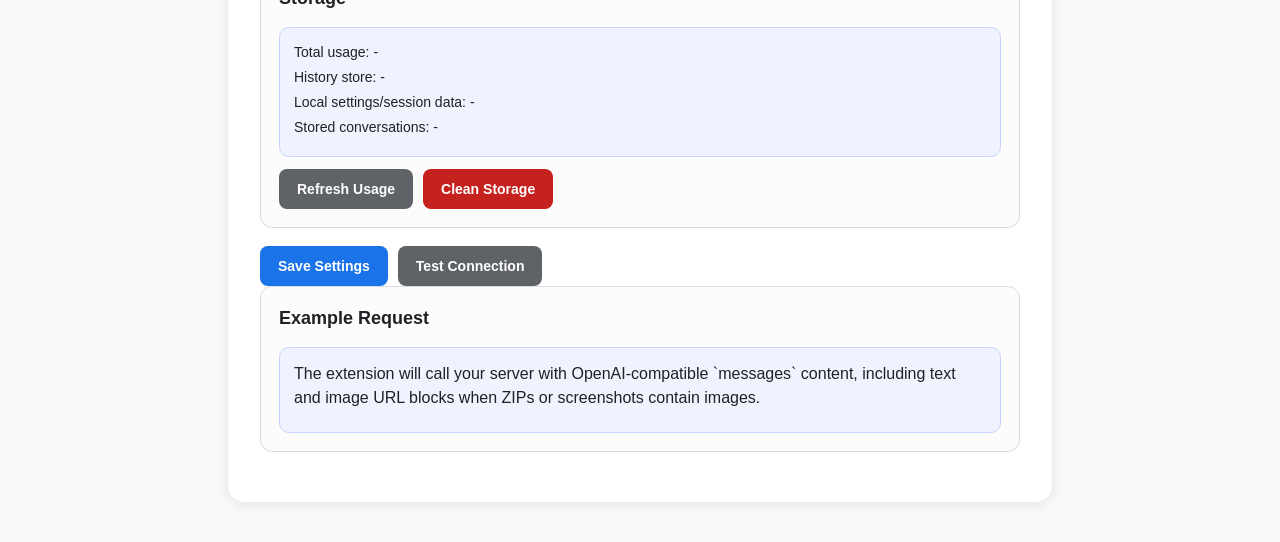
==== commit 3ee27f2a: "Chat mode added. Chat with AI or launch skills option." ====
--- a/ai-sidepanel/settings.html
+++ b/ai-sidepanel/settings.html
@@ -277,6 +277,14 @@
           </select>
           <div class="help-text">Developer mode shows Basic/Advanced/API tabs. User mode only shows basic chat/query with settings/history.</div>
         </div>
+        <div class="form-group">
+          <label for="defaultChatMode">Default Chat Mode</label>
+          <select id="defaultChatMode">
+            <option value="chat">Chat (OpenAI-compatible multi-turn)</option>
+            <option value="skill">Skill (Skill runner / single-request)</option>
+          </select>
+          <div class="help-text">Chat mode sends multi-turn conversations to the API. Skill mode routes each message through the skill runner with accumulated context.</div>
+        </div>
       </div>
 
       <div class="section">
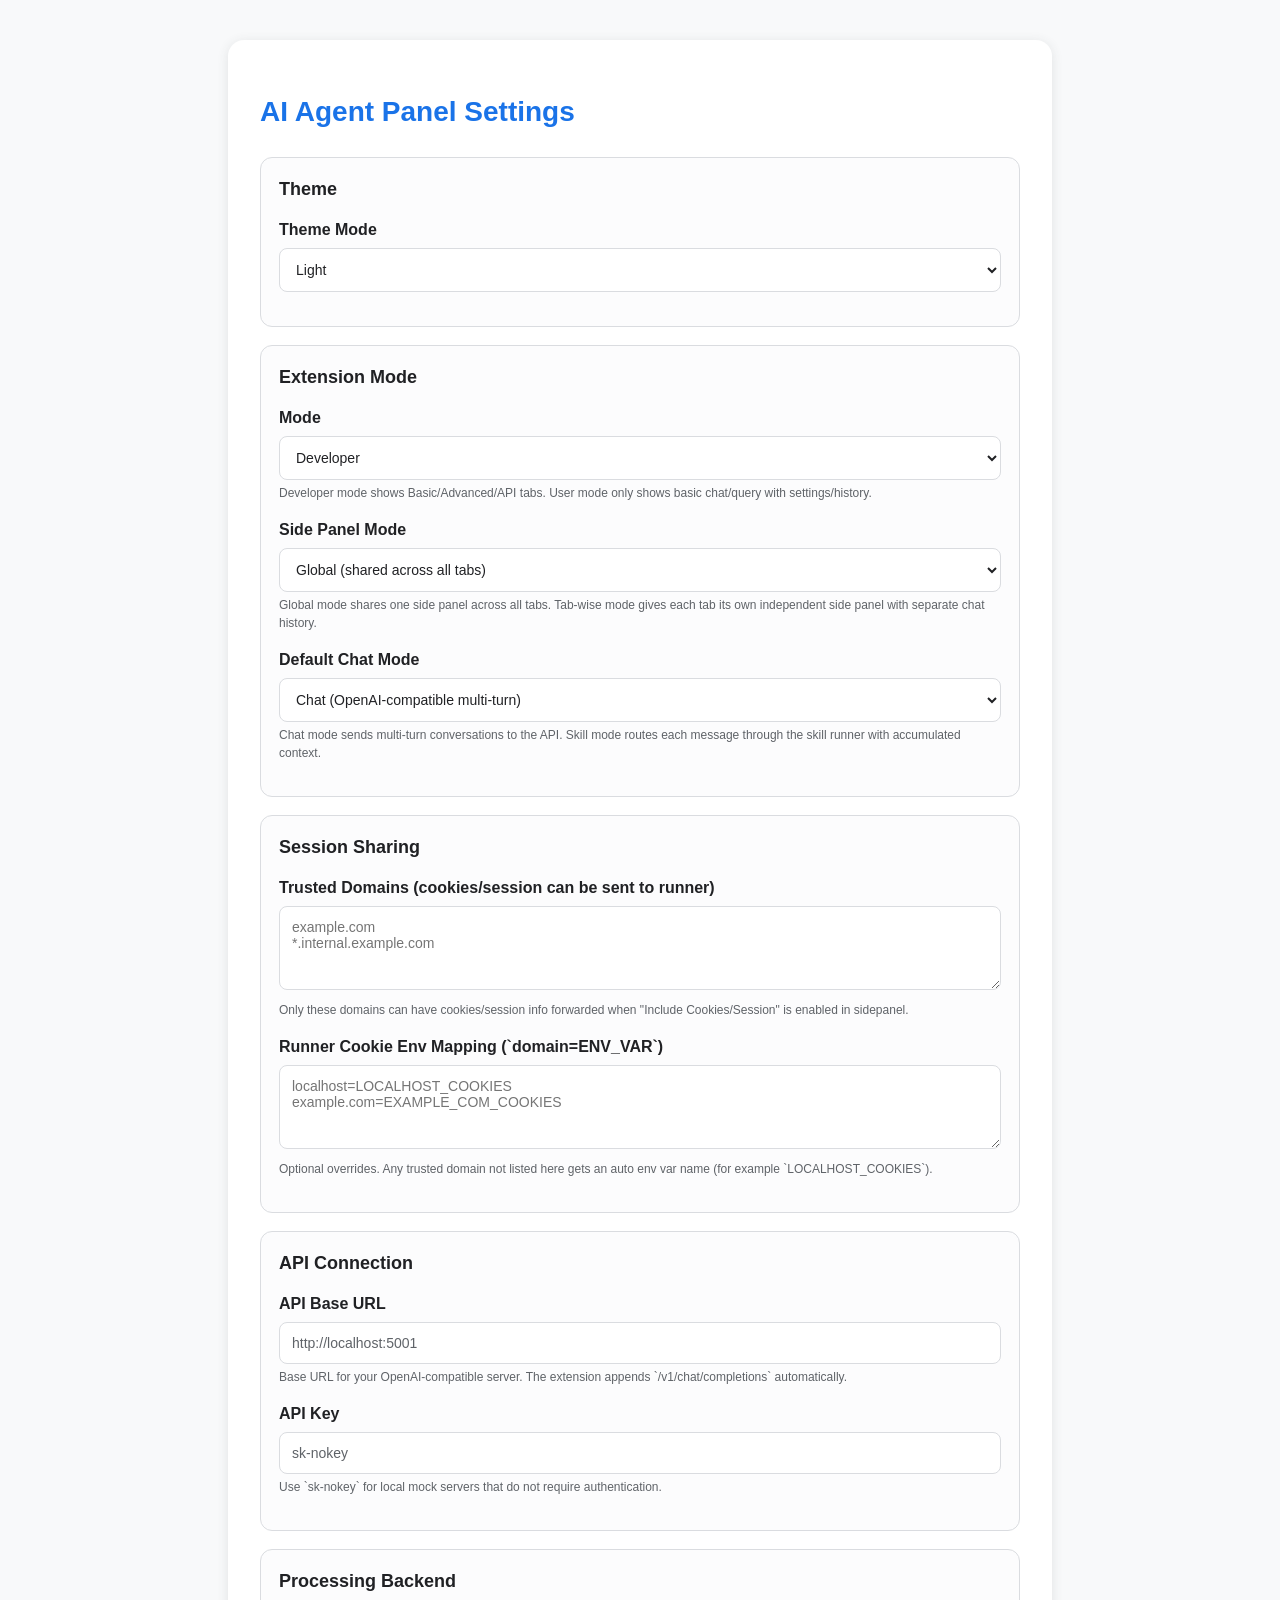
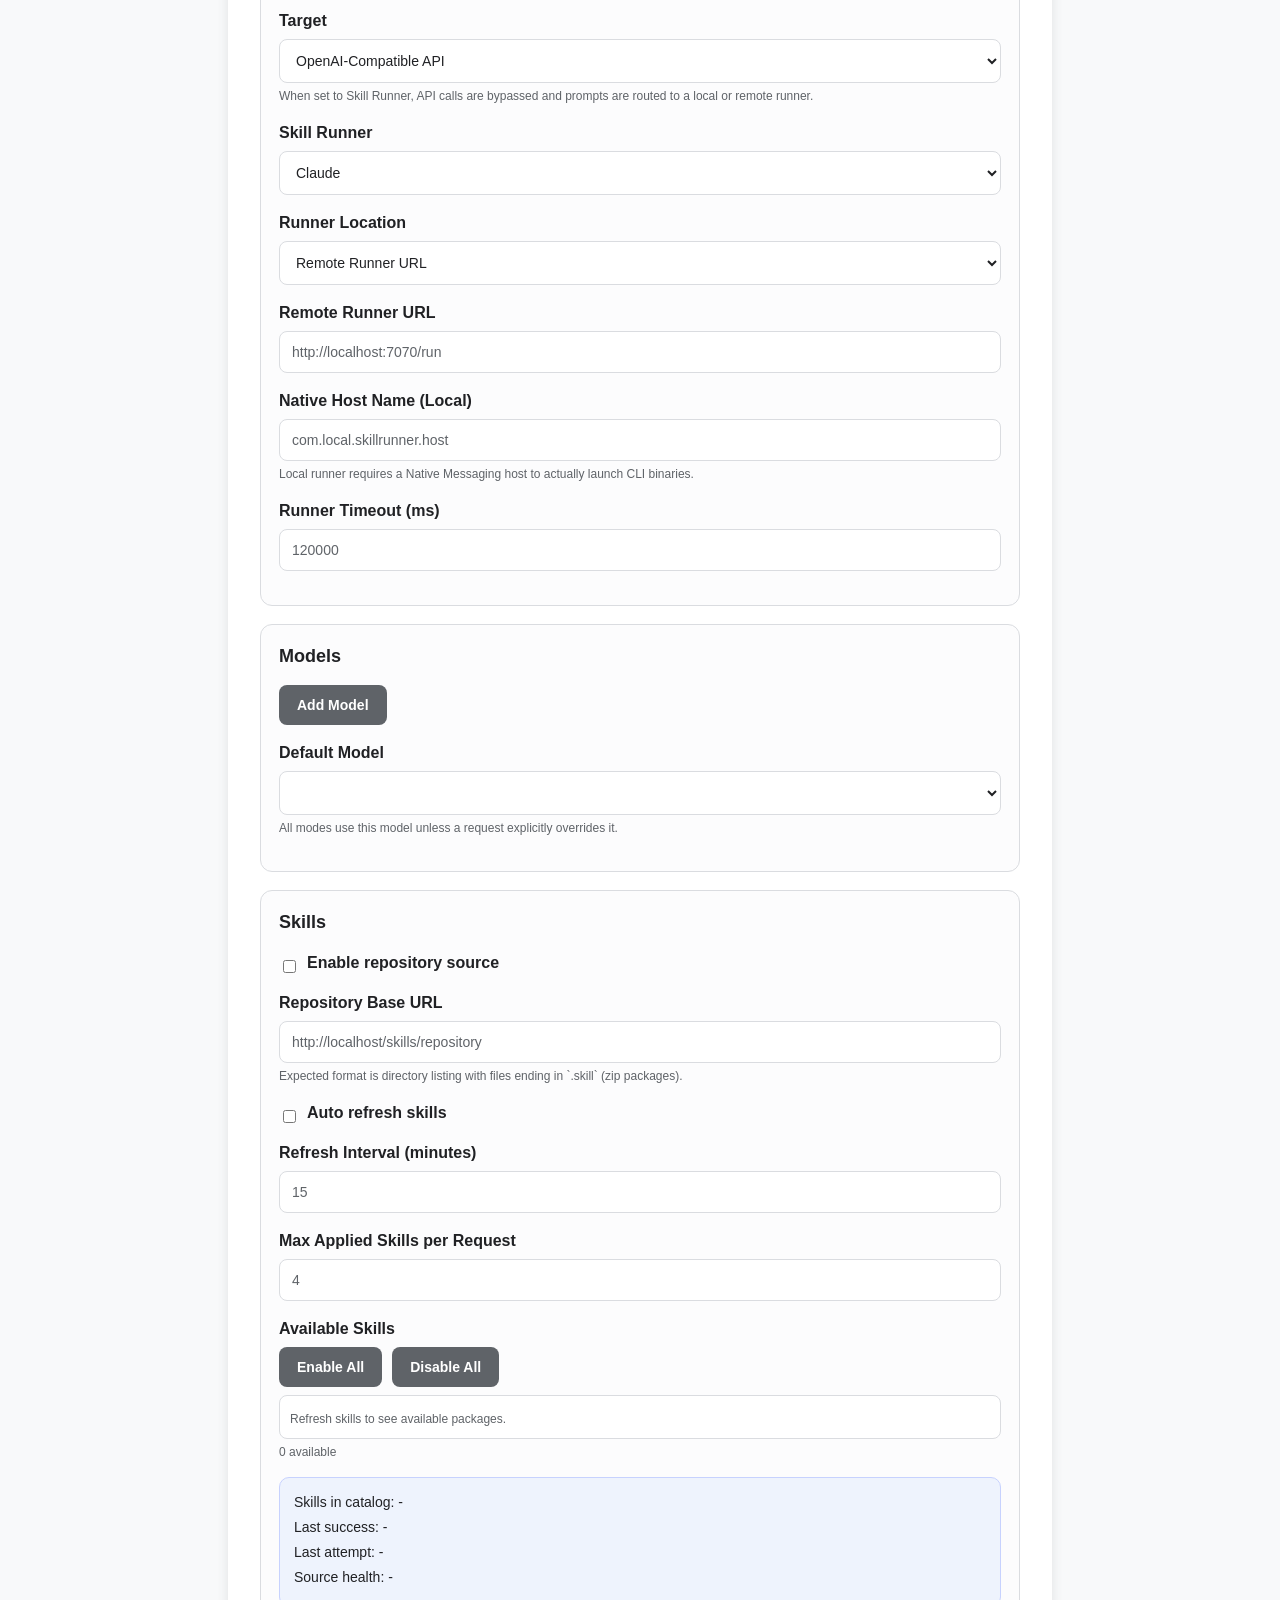
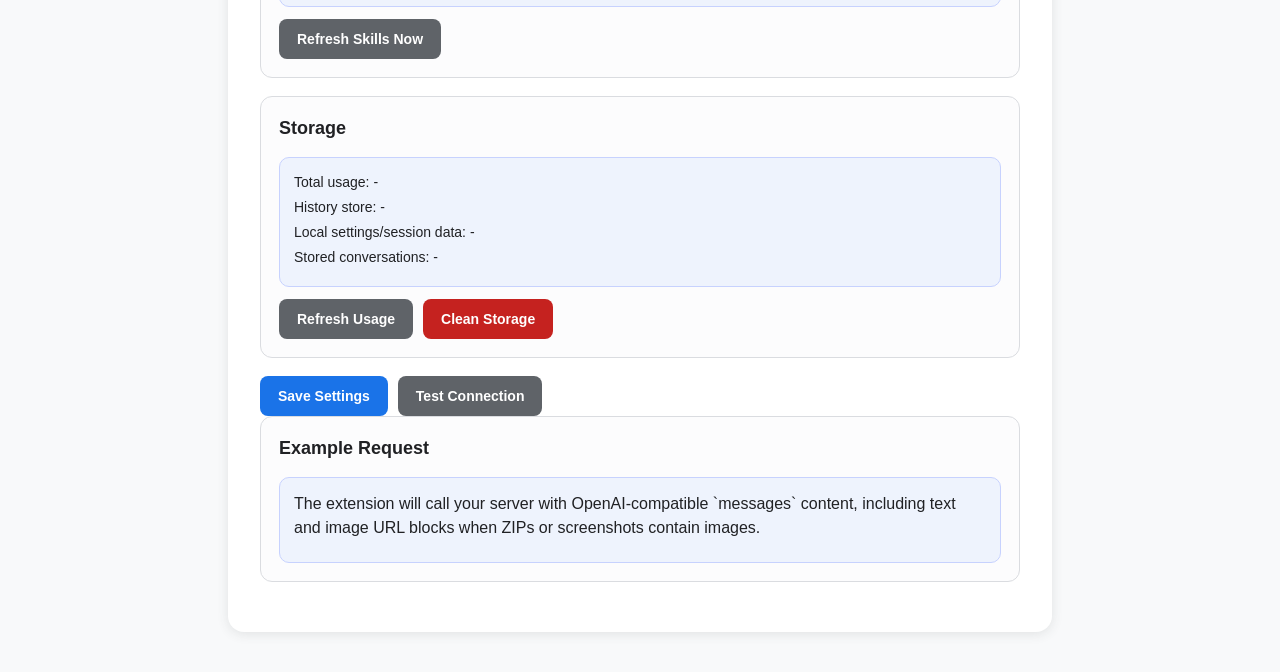
==== commit dd340c18: "skill launcher updated to resume tasks." ====
--- a/ai-sidepanel/settings.html
+++ b/ai-sidepanel/settings.html
@@ -278,6 +278,14 @@
           <div class="help-text">Developer mode shows Basic/Advanced/API tabs. User mode only shows basic chat/query with settings/history.</div>
         </div>
         <div class="form-group">
+          <label for="sidePanelMode">Side Panel Mode</label>
+          <select id="sidePanelMode">
+            <option value="global">Global (shared across all tabs)</option>
+            <option value="tab">Tab-wise (separate panel per tab)</option>
+          </select>
+          <div class="help-text">Global mode shares one side panel across all tabs. Tab-wise mode gives each tab its own independent side panel with separate chat history.</div>
+        </div>
+        <div class="form-group">
           <label for="defaultChatMode">Default Chat Mode</label>
           <select id="defaultChatMode">
             <option value="chat">Chat (OpenAI-compatible multi-turn)</option>
